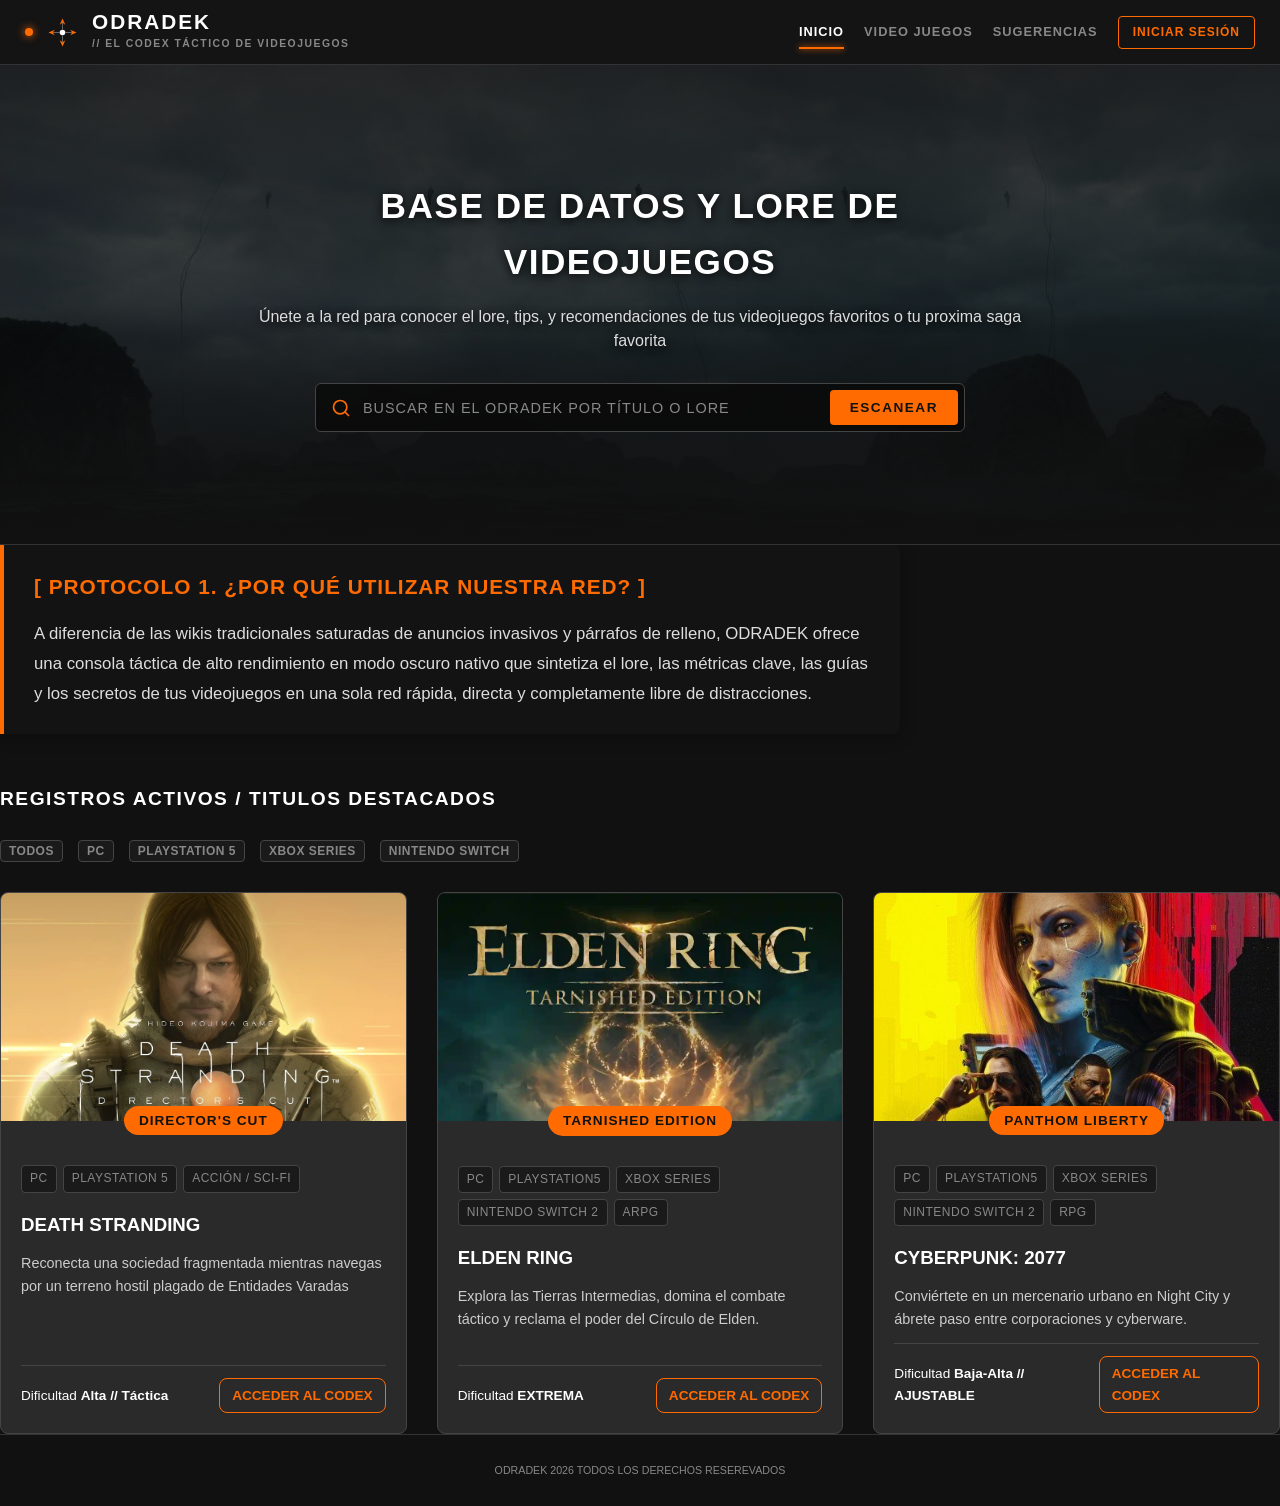
==== index.html @ 5f6c6e16 "feat: panel de filtros por plataforma implementado y funcional" ====
<!DOCTYPE html>

<html lang="es">

<head>

<title> ODRADEK - Inicio </title>
<link rel="stylesheet" href="css/style.css">
<meta charset="UTF-8" />
<meta name="description" content="Escanea e investiga el terreno de tu videojuego favorito, Para y hecho por Gamers" />
</head>
<body>
<div class="screen-scanner"></div>
<header>
  <div class="brand-container">
    <span class="hud-indicator"></span>

    <svg xmlns="http://www.w3.org/2000/svg" viewBox="0 0 100 100" width="32" height="32" class="brand-logo" alt="Odradek">
      <circle cx="50" cy="50" r="8" fill="#ffffff" />
      <g fill="#ff6b00">
        <polygon points="50,10 42,28 50,22 58,28" />
        <polygon points="90,50 72,42 78,50 72,58" />
        <polygon points="50,90 58,72 50,78 42,72" />
        <polygon points="10,50 28,58 22,50 28,42" />
      </g>
      <g stroke="#888888" stroke-width="2.5" opacity="0.8">
        <line x1="50" y1="22" x2="50" y2="42" />
        <line x1="78" y1="50" x2="58" y2="50" />
        <line x1="50" y1="78" x2="50" y2="58" />
        <line x1="22" y1="50" x2="42" y2="50" />
      </g>
    </svg>

    <div class="brand-text">
      <h1 class="brand-title">ODRADEK</h1>
      <h2 class="brand-subtitle">// EL CODEX TÁCTICO DE VIDEOJUEGOS</h2>
    </div>
  </div>

  <nav class="nav-menu">
    <a href="#" class="nav-link active">INICIO</a>
    <a href="#" class="nav-link">VIDEO JUEGOS</a>
    <a href="#" class="nav-link">SUGERENCIAS</a>
    <a href="#" class="btn-login">INICIAR SESIÓN</a>
  </nav>
</header>
<section class="hero-banner">
  <img src="IMG/background.webp" width="500" alt="death-stranding-Background" class="hero-bg"/>
<div class="hero-overlay"> </div>
<main>

<div class="hero-content"> 

  <h1 class="hero-title"> BASE DE DATOS Y LORE DE VIDEOJUEGOS</h1>
  <p class="hero-desc">Únete a la red para conocer el lore, tips, y recomendaciones de tus videojuegos favoritos o tu proxima saga favorita </p>

<div class="search-console">
<form role="search"> </form>
<svg class="search-icon" xmlns="http://www.w3.org/2000/svg" width="20" height="20" viewBox="0 0 24 24" fill="none" stroke="currentColor" stroke-width="2" stroke-linecap="round" stroke-linejoin="round">
    <circle cx="11" cy="11" r="8"></circle>
    <line x1="21" y1="21" x2="16.65" y2="16.65"></line>
  </svg>
<input type="text" class="search-input" placeholder="BUSCAR EN EL ODRADEK POR TÍTULO O LORE">
<button class="btn-scan"> ESCANEAR </button>
</div>
</div>
</section>

<section class="protocol-section">
   <div>
        <h1> [ PROTOCOLO 1. ¿POR QUÉ UTILIZAR NUESTRA RED? ]</h1>
    
    <p>A diferencia de las wikis tradicionales saturadas de anuncios invasivos y párrafos de relleno, ODRADEK  ofrece una consola táctica de alto rendimiento en modo oscuro nativo que sintetiza el lore, las métricas clave, las guías y los secretos de tus videojuegos en una sola red rápida, directa y completamente libre de distracciones. </p>
</div>
</section>
 <section class="game-grid-container">
<h2 class="Section-Title"> REGISTROS ACTIVOS / TITULOS DESTACADOS </h2> 


<div class="platform-filters">

  <button class="tag filter-tag active" data-platform="all">TODOS </button>
  <button class="tag tag-pc filter-tag" data-platform="pc">PC</button>
  <button class="tag tag-ps filter-tag" data-platform="playstation">PLAYSTATION 5</button>
  <button class="tag tag-xbox filter-tag" data-platform="xbox">XBOX SERIES</button>
  <button class="tag tag-nintendo filter-tag" data-platform="nintendo"> NINTENDO SWITCH</button>
</div>
  <div class="game-grid">
  <!-- TARJETA 1: DEATH STRANDING -->
<article class="game-card">
 <!-- TARJETA 1: IMAGEN DE DEATH STRANDING -->
  <div class="card-image">
    <img src="IMG/death-stranding-directors-cut_fbaa.jpg" alt="" width="300">
    <span class="game-badge"> DIRECTOR'S CUT </span>
  </div>
<!-- TARJETA 1: TAGS DE DEATH STRANDING -->
<div class="card-content">
  <div class="card-tags">
<span class="tag tag-pc"> PC </span>
<span class="tag tag-ps"> PLAYSTATION 5</span>
<span class="tag"> Acción / Sci-Fi</span>
  </div>
  
  <!-- TARJETA 1: CONTENIDO DE DEATH STRANDING -->
<h3> DEATH STRANDING </h3>
<p class="card-excerpt"> Reconecta una sociedad fragmentada mientras navegas por un terreno hostil plagado de Entidades Varadas </p>

<div class="card-footer"> 
<span class="card-metric"> Dificultad <strong> Alta // Táctica </strong></span>
<a href="#" class="btn-card"> ACCEDER AL CODEX</a>
</div>


</div>

</article>


  <!-- TARJETA 2: ELDEN RING -->
<article class="game-card">
 <!-- TARJETA 1: IMAGEN DE ELDEN RING -->
  <div class="card-image">
    <img src="IMG/ELDENRING.png" alt="" width="300">
    <span class="game-badge"> TARNISHED EDITION </span>
  </div>
<!-- TARJETA 2: TAGS DE ELDEN RING -->
<div class="card-content">
  <div class="card-tags">
<span class="tag tag-pc"> PC </span>
<span class="tag tag-ps"> PLAYSTATION5</span>
<span class="tag tag-xbox"> XBOX SERIES</span>
<span class="tag tag-nintendo"> NINTENDO SWITCH 2</span>
<span class="tag"> ARPG </span>
  </div>
  <!-- TARJETA 2: CONTENIDO DE ELDEN RING -->
<h3> ELDEN RING </h3>
<p class="card-excerpt"> Explora las Tierras Intermedias, domina el combate táctico y reclama el poder del Círculo de Elden. </p>

<div class="card-footer"> 
<span class="card-metric"> Dificultad <strong> EXTREMA </strong></span>
<a href="#" class="btn-card"> ACCEDER AL CODEX</a>
</div>
</div>
</article>



  <!-- TARJETA 3: CYBERPUNK: 2077 -->
<article class="game-card">
 <!-- TARJETA 1: IMAGEN DE CYBERPUNK: 2077 -->
  <div class="card-image">
    <img src="IMG/CYBERPUNK.png" alt="" width="300">
    <span class="game-badge"> PANTHOM LIBERTY </span>
  </div>
<!-- TARJETA 3: TAGS DE CYBERPUNK: 2077 -->
<div class="card-content">
  <div class="card-tags">
<span class="tag tag-pc"> PC </span>
<span class="tag tag-ps"> PLAYSTATION5</span>
<span class="tag tag-xbox"> XBOX SERIES</span>
<span class="tag tag-nintendo"> NINTENDO SWITCH 2</span>
<span class="tag"> RPG</span>
  </div>
  <!-- TARJETA 3: CONTENIDO DE CYBERPUNK: 2077 -->
<h3> CYBERPUNK: 2077 </h3>
<p class="card-excerpt"> Conviértete en un mercenario urbano en Night City y ábrete paso entre corporaciones y cyberware. </p>

<div class="card-footer"> 
<span class="card-metric"> Dificultad <strong> Baja-Alta // AJUSTABLE </strong></span>
<a href="#" class="btn-card"> ACCEDER AL CODEX</a>
</div>
</div>
</article>


</div>
 </section>




</main>


<footer>

<small> ODRADEK 2026 TODOS LOS DERECHOS RESEREVADOS </small>

</footer>

<script>
  // 1. Declaramos todas las variables correctamente (Nota el querySelectorAll para las tarjetas)
  const searchInput = document.querySelector('.search-input');
  const btnScan = document.querySelector('.btn-scan');
  const gameCards = document.querySelectorAll('.game-card'); 
  const screenScanner = document.querySelector('.screen-scanner'); // Agregamos el escáner

  // 2. Función principal de filtrado (con G mayúscula)
  function filterGames() {
    const query = searchInput.value.toLowerCase().trim();
    
    // Iteramos sobre cada tarjeta individualmente
    gameCards.forEach(card => {
      // Usamos "card.querySelector" para buscar SOLO dentro de esa tarjeta específica
      const title = card.querySelector('h3').textContent.toLowerCase();
      const excerpt = card.querySelector('.card-excerpt').textContent.toLowerCase();

      // Si hay coincidencia, mostramos; si no, ocultamos
      if (title.includes(query) || excerpt.includes(query)) {
        card.style.display = 'flex';
      } else {
        card.style.display = 'none';
      }
    });
  }

  // 3. Función del destello azul (usando la variable correcta)
  function triggerScannerEffect() {
    screenScanner.classList.add('scanning');
    
    setTimeout(() => {
        screenScanner.classList.remove('scanning');
    }, 200);
  }

  // 4. Eventos de activación
  // Al escribir en la barra:
  searchInput.addEventListener('input', filterGames);

  // Al presionar el botón ESCANEAR:
  btnScan.addEventListener('click', (e) => {
    e.preventDefault();
    triggerScannerEffect(); // Dispara la luz
    filterGames();          // Filtra los resultados
  });

const filterTags = document.querySelectorAll('.filter-tag');

  filterTags.forEach(btn => {
      btn.addEventListener('click', () => {
          // 1. Le quitamos el brillo naranja a todos los botones y se lo ponemos solo al que clickeamos
          filterTags.forEach(t => t.classList.remove('active'));
          btn.classList.add('active');

          // 2. Leemos la consola que eligió el usuario (pc, xbox, etc.)
          const selectedPlatform = btn.getAttribute('data-platform');

          // 3. Revisamos tarjeta por tarjeta
          gameCards.forEach(card => {
              // Leemos todos los tags que tiene la tarjeta adentro
              const cardTagsText = card.querySelector('.card-tags').textContent.toLowerCase();
              
              // Si eligió "TODOS" o si la tarjeta incluye el nombre de la consola, la mostramos
              if (selectedPlatform === 'all' || cardTagsText.includes(selectedPlatform)) {
                  card.style.display = 'flex';
              } else {
                  card.style.display = 'none'; // Si no, la ocultamos
              }
          });
      });
      });
</script>
</body>

</html>

<!-- NOTA INTERNA: AQUI TERMINA EL DIA UNO, CON EL TUTORIAL AL MINUTO 47:11 PENDIENTE DE CONTINUACION
 ANIMOS CHOOM, YO CONFIO EN TI -->
---- css/style.css ----
:root {
    --neon-orange: #ff6b00;
    --tactical-grey: #2a2a2a;
    --text-muted: #888888;
}

* {
    margin: 0;
    padding: 0;
    box-sizing: border-box;
    font-family: 'Segoe UI', Tahoma, Geneva, Verdana, sans-serif;
}

body {
    background-color: #111111;
    color: #ffffff;
    line-height: 1.6;
}

/* 2. HEADER HUD*/
header {
    background-color: #141414;
    border-bottom: 1px solid #333333;
    padding: 12px 25px;
    display: flex;
    justify-content: space-between;
    align-items: center;
    position: sticky;
    top: 0;
    z-index: 100;
    backdrop-filter: blur(8px);
}

.brand-container {
    display: flex;
    align-items: center;
    gap: 12px;
}

.hud-indicator {
    width: 8px;
    height: 8px;
    background-color: var(--neon-orange);
    border-radius: 50%;
    box-shadow: 0 0 8px var(--neon-orange);
    animation: odradek-pulse 1.4s infinite ease-in-out;
}

.brand-logo {
    width: 35px;
    height: 35px;
}

.brand-text {
    display: flex;
    flex-direction: column;
}

.brand-title {
    font-size: 1.3rem;
    font-weight: 900;
    letter-spacing: 2px;
    color: #ffffff;
    margin: 0;
    line-height: 1;
}

.brand-subtitle {
    font-size: 0.65rem;
    color: var(--text-muted);
    letter-spacing: 1.5px;
    margin-top: 3px;
}

.nav-menu {
    display: flex;
    gap: 20px;
    align-items: center;
    margin-left: auto;
}

.nav-link,
.nav-link:visited {
    color: #888888;
    text-decoration: none;
    font-size: 0.8rem;
    font-weight: 700;
    letter-spacing: 1px;
    padding: 5px 0;
    transition: all 0.2s ease;
    position: relative;
}

.nav-link:hover,
.nav-link.active {
    color: #ffffff;
}

.nav-link.active::after,
.nav-link:hover::after {
    content: "";
    position: absolute;
    bottom: -2px;
    left: 0;
    width: 100%;
    height: 2px;
    background-color: var(--neon-orange);
    box-shadow: 0 0 6px var(--neon-orange);
}

.btn-login,
.btn-login:visited {
    color: var(--neon-orange);
    border: 1px solid var(--neon-orange);
    padding: 6px 14px;
    border-radius: 4px;
    text-decoration: none;
    font-size: 0.75rem;
    font-weight: 700;
    letter-spacing: 1px;
    transition: all 0.2s ease;
}

.btn-login:hover {
    background-color: var(--neon-orange);
    color: #111111;
    box-shadow: 0 0 10px rgba(255, 107, 0, 0.5);
}

/* 3. HERO BANNER CINEMATOGRÁFICO Y ESCÁNER*/
.hero-banner {
    position: relative;
    min-height: 480px;
    display: flex;
    align-items: center;
    justify-content: center;
    padding: 60px 20px;
    overflow: hidden;
    border-bottom: 1px solid #333333;
}

.hero-bg {
    position: absolute;
    top: 0;
    left: 0;
    width: 100%;
    height: 100%;
    object-fit: cover;
    object-position: center 30%;
    z-index: 1;
    filter: brightness(0.6) contrast(1.1);
}

.hero-overlay {
    position: absolute;
    top: 0;
    left: 0;
    width: 100%;
    height: 100%;
    background: linear-gradient(
        180deg,
        rgba(20, 20, 20, 0.8) 0%,
        rgba(17, 17, 17, 0.5) 50%,
        #111111 100%
    );
    z-index: 2;
}

.hero-content {
    position: relative;
    z-index: 3;
    max-width: 800px;
    width: 100%;
    text-align: center;
}

.hero-title {
    font-size: 2.2rem;
    font-weight: 900;
    color: #ffffff;
    letter-spacing: 1.5px;
    margin-bottom: 15px;
    text-transform: uppercase;
    text-shadow: 0 2px 10px rgba(0, 0, 0, 0.9);
}

.hero-desc {
    color: #dddddd;
    font-size: 1rem;
    margin-bottom: 30px;
    line-height: 1.5;
    text-shadow: 0 2px 8px rgba(0, 0, 0, 0.9);
}

/* Consola de Búsqueda */
.search-console {
    display: flex;
    flex-direction: row;
    align-items: center;
    background-color: rgba(10, 10, 10, 0.85);
    backdrop-filter: blur(8px);
    border: 1px solid #444444;
    border-radius: 6px;
    padding: 6px 6px 6px 15px;
    max-width: 650px;
    width: 100%;
    margin: 0 auto;
    transition: all 0.3s ease;
}

.search-console:focus-within {
    border-color: var(--neon-orange);
    box-shadow: 0 0 15px rgba(255, 107, 0, 0.3);
}

.search-icon {
    width: 20px;
    height: 20px;
    color: var(--neon-orange);
    margin-right: 12px;
    flex-shrink: 0;
}

.search-input {
    flex: 1;
    background: transparent;
    border: none;
    color: #ffffff;
    font-size: 0.9rem;
    outline: none;
    letter-spacing: 1px;
}

.search-input::placeholder {
    color: #888888;
}

.btn-scan {
    margin-left: auto;
    background-color: var(--neon-orange);
    color: #111111;
    border: none;
    padding: 10px 20px;
    font-weight: bold;
    font-size: 0.85rem;
    letter-spacing: 1.5px;
    border-radius: 4px;
    cursor: pointer;
    transition: all 0.2s ease;
    white-space: nowrap;
    flex-shrink: 0;
}

.btn-scan:hover {
    background-color: #ff8533;
    box-shadow: 0 0 15px rgba(255, 107, 0, 0.6);
}

.screen-scanner{
    position: fixed;
    top: 0;
    left: 0;
    width: 100vw;
    height: 100vh;
    background: radial-gradient(circle at center, rgba(0, 192, 255, 0.4) 0%, rgba(0, 112, 209, 0.15) 60%, transparent 100%);
    pointer-events: none;
    z-index: 999;
    opacity: 0;
    transition: opacity 0.1s ease-out;

}

.screen-scanner.scanning{


    opacity: 1;
}

/*4. CONTENIDO Y GRID DE JUEGOS */
main {
    padding: 40px 20px;
    max-width: 1200px;
    margin: 0 auto;
}

.protocol-section {
    margin-bottom: 40px;
}

.protocol-section h1 {
    font-size: 1.5rem;
    margin-bottom: 15px;
    color: #ffffff;
}

.protocol-section p {
    color: #cccccc;
}

.protocol-section{
    margin-bottom: 50px;
    background-color: rgba(20, 20, 20, 0.8);
    border-left: 4px solid var(--neon-orange);
    padding: 25px 30px;
    border-radius: 0 8px 8px 0;
    max-width: 900px;
    box-shadow: 0 4px 15px rgba(0, 0, 0, 0.3);
}

.protocol-section h1{
    font-size: 1.3rem;
    margin-bottom: 15px;
    color: var(--neon-orange);
    letter-spacing: 1px;
}

.protocol-section p{

    color: #dddddd;
    font-size: 1.05rem;
    line-height: 1.8;

}


.Section-Title {
    font-size: 1.2rem;
    letter-spacing: 1.5px;
    margin-bottom: 25px;
    color: #ffffff;
}

.platform-filters {
    display: flex;
    gap: 15px;
    margin-bottom: 30px;
    flex-wrap: wrap;
}

.filter-tag {
    cursor: pointer;
    font-weight: bold;
    font-size: 0.85rem;
    padding: 8px 16px;
    transition: all 0.3s ease;

}

.filter-tag.nav-link.active{

    background-color: var(--neon-orange);
    color: #111111;
    border-color: var(--neon-orange);
    box-shadow: 0 0 15px rgba(255, 107, 0, 0.5);
}

.game-grid {
    display: grid;
    grid-template-columns: repeat(auto-fill, minmax(300px, 1fr));
    gap: 30px;
}

.game-card {
    background-color: var(--tactical-grey);
    border: 1px solid #444444;
    border-radius: 8px;
    overflow: hidden;
    display: flex;
    flex-direction: column;
}

.game-card{
    transition: transform 0.3s ease, border-color 0.3s ease, box-shadow 0.3s ease;
}

.game-card:hover{

    transform: translateY(-6px);
    border-color: var(--neon-orange);
    box-shadow: 0px 8px 20px rgba(255, 107, 0, 0.25);

}

.tag{

transition: all 0.2 ease;
cursor: default;
}

.tag:hover {

border-color: var(--neon-orange);
box-shadow: 0 0 8px rgba(255, 107, 0, 0.5);
background-color: rgba(255, 107, 0, 0.1);

}

.tag-ps:hover {
    border-color: #0070d1;
    box-shadow: 0 0 10px rgba(0, 112, 209, 0.6);
    background-color: rgba(0, 112, 209, 0.15);
}

/* Xbox - Verde Neón */
.tag-xbox:hover {
    border-color: #10e62c;
    box-shadow: 0 0 10px rgba(16, 230, 44, 0.6);
    background-color: rgba(16, 230, 44, 0.15);
}

/* Nintendo - Rojo Neón */
.tag-nintendo:hover {
    border-color: #ff0033;
    box-shadow: 0 0 10px rgba(255, 0, 51, 0.6);
    background-color: rgba(255, 0, 51, 0.15);
}

/* PC (Steam Blue) - Cámbialo a #ffcc00 si prefieres amarillo */
.tag-pc:hover {
    border-color: #66c0f4;
    box-shadow: 0 0 10px rgba(102, 192, 244, 0.6);
    background-color: rgba(102, 192, 244, 0.15);
}

.card-image {
    position: relative;
}

.game-card img {
    width: 100%;
    aspect-ratio: 16 / 9;
    object-fit: cover;
    object-position: top;
    display: block;
}

.card-content {
    padding: 20px;
    display: flex;
    flex-direction: column;
    gap: 12px;
    flex-grow: 1;
}

.game-badge {
    display: block;
    width: fit-content;
    margin: -15px auto 10px auto;
    background-color: var(--neon-orange);
    color: #111111;
    padding: 4px 15px;
    font-weight: bold;
    font-size: 0.85rem;
    letter-spacing: 1px;
    border-radius: 20px;
    position: relative;
    z-index: 2;
}

.card-tags {
    display: flex;
    flex-wrap: wrap;
    gap: 6px;
    margin-bottom: 5px;
}

.tag {
    background-color: #1a1a1a;
    color: var(--text-muted);
    border: 1px solid #444444;
    font-size: 0.75rem;
    padding: 3px 8px;
    border-radius: 4px;
    text-transform: uppercase;
    letter-spacing: 0.5px;
}

.card-excerpt {
    color: #cccccc;
    font-size: 0.9rem;
}

.card-footer {
    display: flex;
    justify-content: space-between;
    align-items: center;
    margin-top: auto;
    padding-top: 12px;
    border-top: 1px solid #444444;
}

.card-metric {
    font-size: 0.85rem;
}

.btn-card {
    background-color: transparent;
    color: var(--neon-orange);
    border: 1px solid var(--neon-orange);
    padding: 6px 12px;
    border-radius: 8px;
    text-decoration: none;
    font-size: 0.85rem;
    font-weight: bold;
    transition: all 0.2s ease;
}

.btn-card:hover {
    background-color: var(--neon-orange);
    color: #111111;
    box-shadow: 0 0 10px rgba(255, 107, 0, 0.6);
}

footer {
    text-align: center;
    padding: 25px;
    border-top: 1px solid #333333;
    color: var(--text-muted);
    font-size: 0.8rem;
}

/* 5. ANIMACIONES */
@keyframes odradek-pulse {
    0%, 100% {
        opacity: 1;
        box-shadow: 0 0 10px var(--neon-orange);
        transform: scale(1);
    }
    50% {
        opacity: 0.2;
        box-shadow: 0 0 2px var(--neon-orange);
        transform: scale(0.8);
    }
}

/* 6. ADAPTIBILIDAD A DISPOSTIVOS MOVILES//TABLETAS */

@media (max-width: 768px) {
    header {


        flex-direction: column;
        padding: 15px;
        gap: 15px;

    }
    .nav-menu {


    margin-left: 0;
    width: 100%;
    justify-content: center;
    flex-wrap: wrap;
    gap: 15px;}

    .hero-title{

        font-size: 1.5rem;

    }
    .hero-desc{

        font-size: 0.9rem; }
.hero-banner{
    min-height: 380px;
    padding: 40px 15px;
}

.search-console{
    flex-direction: column;
    padding: 10px;
    gap: 10px;
}

.search-icon{

    display: none;

}

.search-input{

    width: 100%;
    padding: 8px 0;
    text-align: center;
}

.btn-scan{
    margin-left: 0;
    width: 100%;
}
}
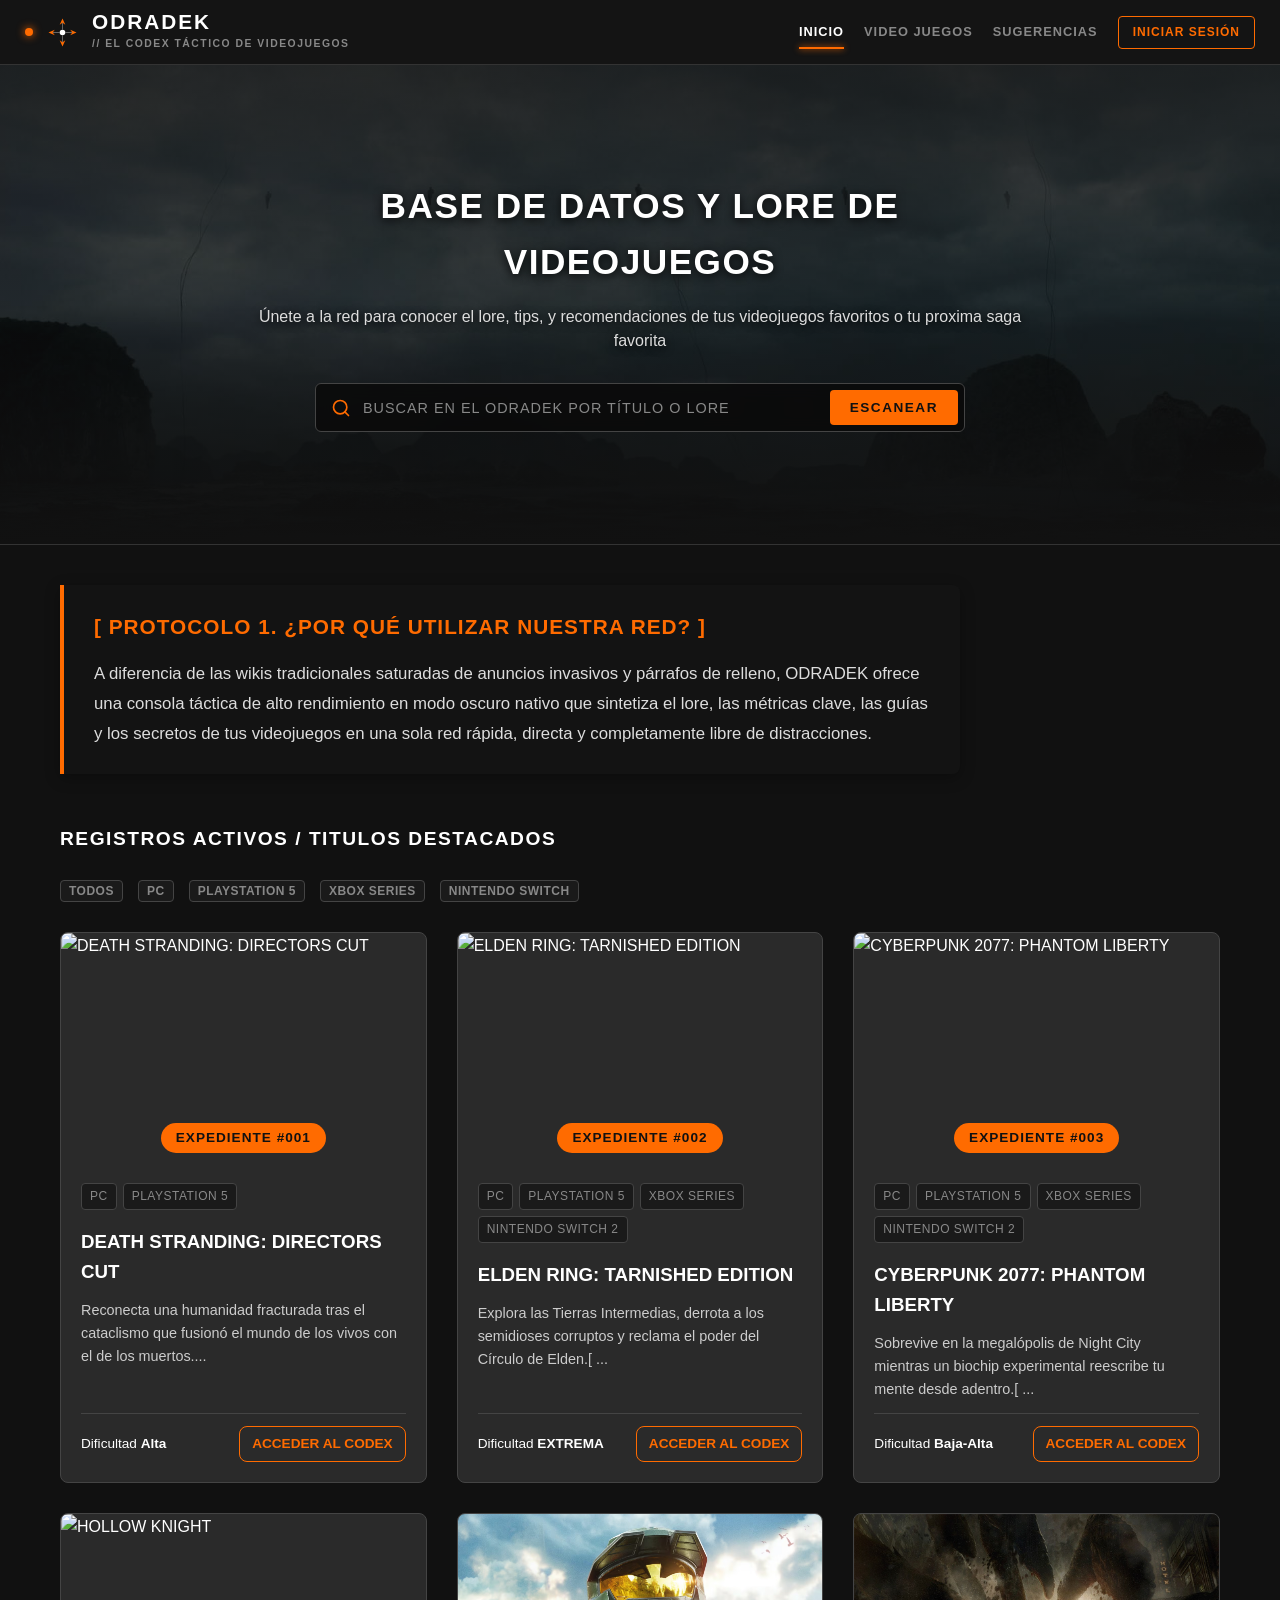
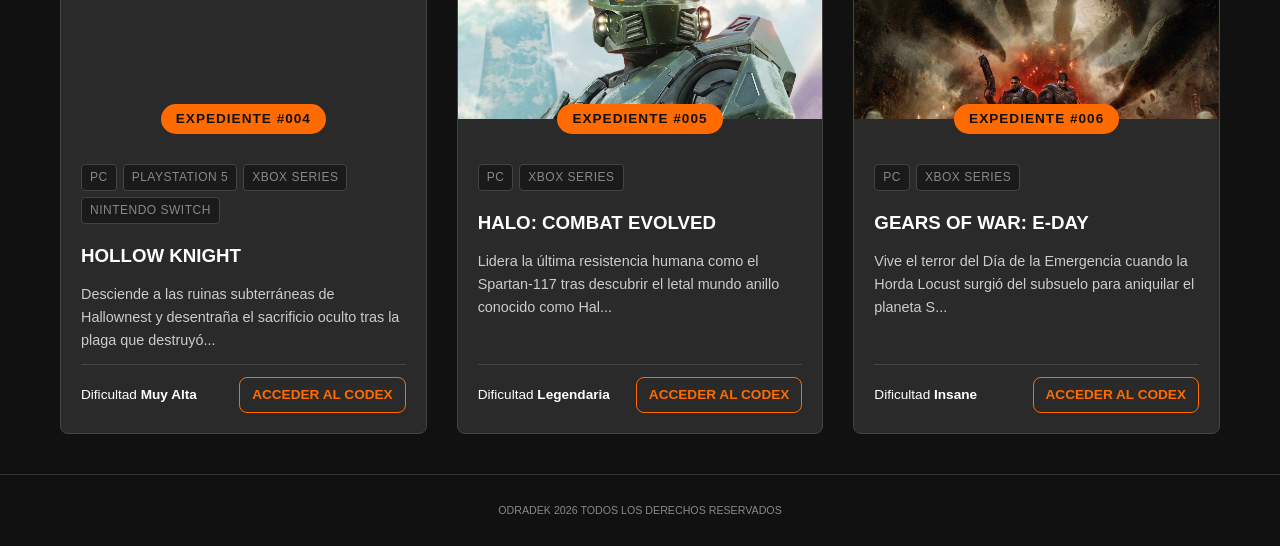
==== commit 675d14ef: "feat: Terminal ODRADEK v1.0 - Grid dinámico, telemetría y codex interactivo" ====
--- a/index.html
+++ b/index.html
@@ -1,267 +1,209 @@
 <!DOCTYPE html>
-
 <html lang="es">
-
 <head>
-
-<title> ODRADEK - Inicio </title>
-<link rel="stylesheet" href="css/style.css">
-<meta charset="UTF-8" />
-<meta name="description" content="Escanea e investiga el terreno de tu videojuego favorito, Para y hecho por Gamers" />
+    <title> ODRADEK - Inicio </title>
+    <link rel="stylesheet" href="css/style.css">
+    <meta charset="UTF-8" />
+    <meta name="description" content="Escanea e investiga el terreno de tu videojuego favorito, Para y hecho por Gamers" />
 </head>
 <body>
-<div class="screen-scanner"></div>
+    <div class="screen-scanner"></div>
+
 <header>
-  <div class="brand-container">
-    <span class="hud-indicator"></span>
-
-    <svg xmlns="http://www.w3.org/2000/svg" viewBox="0 0 100 100" width="32" height="32" class="brand-logo" alt="Odradek">
-      <circle cx="50" cy="50" r="8" fill="#ffffff" />
-      <g fill="#ff6b00">
-        <polygon points="50,10 42,28 50,22 58,28" />
-        <polygon points="90,50 72,42 78,50 72,58" />
-        <polygon points="50,90 58,72 50,78 42,72" />
-        <polygon points="10,50 28,58 22,50 28,42" />
-      </g>
-      <g stroke="#888888" stroke-width="2.5" opacity="0.8">
-        <line x1="50" y1="22" x2="50" y2="42" />
-        <line x1="78" y1="50" x2="58" y2="50" />
-        <line x1="50" y1="78" x2="50" y2="58" />
-        <line x1="22" y1="50" x2="42" y2="50" />
-      </g>
-    </svg>
-
-    <div class="brand-text">
-      <h1 class="brand-title">ODRADEK</h1>
-      <h2 class="brand-subtitle">// EL CODEX TÁCTICO DE VIDEOJUEGOS</h2>
-    </div>
-  </div>
-
-  <nav class="nav-menu">
-    <a href="#" class="nav-link active">INICIO</a>
-    <a href="#" class="nav-link">VIDEO JUEGOS</a>
-    <a href="#" class="nav-link">SUGERENCIAS</a>
-    <a href="#" class="btn-login">INICIAR SESIÓN</a>
-  </nav>
-</header>
-<section class="hero-banner">
-  <img src="IMG/background.webp" width="500" alt="death-stranding-Background" class="hero-bg"/>
-<div class="hero-overlay"> </div>
-<main>
-
-<div class="hero-content"> 
-
-  <h1 class="hero-title"> BASE DE DATOS Y LORE DE VIDEOJUEGOS</h1>
-  <p class="hero-desc">Únete a la red para conocer el lore, tips, y recomendaciones de tus videojuegos favoritos o tu proxima saga favorita </p>
-
-<div class="search-console">
-<form role="search"> </form>
-<svg class="search-icon" xmlns="http://www.w3.org/2000/svg" width="20" height="20" viewBox="0 0 24 24" fill="none" stroke="currentColor" stroke-width="2" stroke-linecap="round" stroke-linejoin="round">
-    <circle cx="11" cy="11" r="8"></circle>
-    <line x1="21" y1="21" x2="16.65" y2="16.65"></line>
-  </svg>
-<input type="text" class="search-input" placeholder="BUSCAR EN EL ODRADEK POR TÍTULO O LORE">
-<button class="btn-scan"> ESCANEAR </button>
-</div>
-</div>
-</section>
-
-<section class="protocol-section">
-   <div>
-        <h1> [ PROTOCOLO 1. ¿POR QUÉ UTILIZAR NUESTRA RED? ]</h1>
-    
-    <p>A diferencia de las wikis tradicionales saturadas de anuncios invasivos y párrafos de relleno, ODRADEK  ofrece una consola táctica de alto rendimiento en modo oscuro nativo que sintetiza el lore, las métricas clave, las guías y los secretos de tus videojuegos en una sola red rápida, directa y completamente libre de distracciones. </p>
-</div>
-</section>
- <section class="game-grid-container">
-<h2 class="Section-Title"> REGISTROS ACTIVOS / TITULOS DESTACADOS </h2> 
-
-
-<div class="platform-filters">
-
-  <button class="tag filter-tag active" data-platform="all">TODOS </button>
-  <button class="tag tag-pc filter-tag" data-platform="pc">PC</button>
-  <button class="tag tag-ps filter-tag" data-platform="playstation">PLAYSTATION 5</button>
-  <button class="tag tag-xbox filter-tag" data-platform="xbox">XBOX SERIES</button>
-  <button class="tag tag-nintendo filter-tag" data-platform="nintendo"> NINTENDO SWITCH</button>
-</div>
-  <div class="game-grid">
-  <!-- TARJETA 1: DEATH STRANDING -->
-<article class="game-card">
- <!-- TARJETA 1: IMAGEN DE DEATH STRANDING -->
-  <div class="card-image">
-    <img src="IMG/death-stranding-directors-cut_fbaa.jpg" alt="" width="300">
-    <span class="game-badge"> DIRECTOR'S CUT </span>
-  </div>
-<!-- TARJETA 1: TAGS DE DEATH STRANDING -->
-<div class="card-content">
-  <div class="card-tags">
-<span class="tag tag-pc"> PC </span>
-<span class="tag tag-ps"> PLAYSTATION 5</span>
-<span class="tag"> Acción / Sci-Fi</span>
-  </div>
-  
-  <!-- TARJETA 1: CONTENIDO DE DEATH STRANDING -->
-<h3> DEATH STRANDING </h3>
-<p class="card-excerpt"> Reconecta una sociedad fragmentada mientras navegas por un terreno hostil plagado de Entidades Varadas </p>
-
-<div class="card-footer"> 
-<span class="card-metric"> Dificultad <strong> Alta // Táctica </strong></span>
-<a href="#" class="btn-card"> ACCEDER AL CODEX</a>
-</div>
-
-
-</div>
-
-</article>
-
-
-  <!-- TARJETA 2: ELDEN RING -->
-<article class="game-card">
- <!-- TARJETA 1: IMAGEN DE ELDEN RING -->
-  <div class="card-image">
-    <img src="IMG/ELDENRING.png" alt="" width="300">
-    <span class="game-badge"> TARNISHED EDITION </span>
-  </div>
-<!-- TARJETA 2: TAGS DE ELDEN RING -->
-<div class="card-content">
-  <div class="card-tags">
-<span class="tag tag-pc"> PC </span>
-<span class="tag tag-ps"> PLAYSTATION5</span>
-<span class="tag tag-xbox"> XBOX SERIES</span>
-<span class="tag tag-nintendo"> NINTENDO SWITCH 2</span>
-<span class="tag"> ARPG </span>
-  </div>
-  <!-- TARJETA 2: CONTENIDO DE ELDEN RING -->
-<h3> ELDEN RING </h3>
-<p class="card-excerpt"> Explora las Tierras Intermedias, domina el combate táctico y reclama el poder del Círculo de Elden. </p>
-
-<div class="card-footer"> 
-<span class="card-metric"> Dificultad <strong> EXTREMA </strong></span>
-<a href="#" class="btn-card"> ACCEDER AL CODEX</a>
-</div>
-</div>
-</article>
-
-
-
-  <!-- TARJETA 3: CYBERPUNK: 2077 -->
-<article class="game-card">
- <!-- TARJETA 1: IMAGEN DE CYBERPUNK: 2077 -->
-  <div class="card-image">
-    <img src="IMG/CYBERPUNK.png" alt="" width="300">
-    <span class="game-badge"> PANTHOM LIBERTY </span>
-  </div>
-<!-- TARJETA 3: TAGS DE CYBERPUNK: 2077 -->
-<div class="card-content">
-  <div class="card-tags">
-<span class="tag tag-pc"> PC </span>
-<span class="tag tag-ps"> PLAYSTATION5</span>
-<span class="tag tag-xbox"> XBOX SERIES</span>
-<span class="tag tag-nintendo"> NINTENDO SWITCH 2</span>
-<span class="tag"> RPG</span>
-  </div>
-  <!-- TARJETA 3: CONTENIDO DE CYBERPUNK: 2077 -->
-<h3> CYBERPUNK: 2077 </h3>
-<p class="card-excerpt"> Conviértete en un mercenario urbano en Night City y ábrete paso entre corporaciones y cyberware. </p>
-
-<div class="card-footer"> 
-<span class="card-metric"> Dificultad <strong> Baja-Alta // AJUSTABLE </strong></span>
-<a href="#" class="btn-card"> ACCEDER AL CODEX</a>
-</div>
-</div>
-</article>
-
-
-</div>
- </section>
-
-
-
-
-</main>
-
-
-<footer>
-
-<small> ODRADEK 2026 TODOS LOS DERECHOS RESEREVADOS </small>
-
-</footer>
-
-<script>
-  // 1. Declaramos todas las variables correctamente (Nota el querySelectorAll para las tarjetas)
-  const searchInput = document.querySelector('.search-input');
-  const btnScan = document.querySelector('.btn-scan');
-  const gameCards = document.querySelectorAll('.game-card'); 
-  const screenScanner = document.querySelector('.screen-scanner'); // Agregamos el escáner
-
-  // 2. Función principal de filtrado (con G mayúscula)
-  function filterGames() {
-    const query = searchInput.value.toLowerCase().trim();
-    
-    // Iteramos sobre cada tarjeta individualmente
-    gameCards.forEach(card => {
-      // Usamos "card.querySelector" para buscar SOLO dentro de esa tarjeta específica
-      const title = card.querySelector('h3').textContent.toLowerCase();
-      const excerpt = card.querySelector('.card-excerpt').textContent.toLowerCase();
-
-      // Si hay coincidencia, mostramos; si no, ocultamos
-      if (title.includes(query) || excerpt.includes(query)) {
-        card.style.display = 'flex';
-      } else {
-        card.style.display = 'none';
-      }
-    });
-  }
-
-  // 3. Función del destello azul (usando la variable correcta)
-  function triggerScannerEffect() {
-    screenScanner.classList.add('scanning');
-    
-    setTimeout(() => {
-        screenScanner.classList.remove('scanning');
-    }, 200);
-  }
-
-  // 4. Eventos de activación
-  // Al escribir en la barra:
-  searchInput.addEventListener('input', filterGames);
-
-  // Al presionar el botón ESCANEAR:
-  btnScan.addEventListener('click', (e) => {
-    e.preventDefault();
-    triggerScannerEffect(); // Dispara la luz
-    filterGames();          // Filtra los resultados
-  });
-
-const filterTags = document.querySelectorAll('.filter-tag');
-
-  filterTags.forEach(btn => {
-      btn.addEventListener('click', () => {
-          // 1. Le quitamos el brillo naranja a todos los botones y se lo ponemos solo al que clickeamos
-          filterTags.forEach(t => t.classList.remove('active'));
-          btn.classList.add('active');
-
-          // 2. Leemos la consola que eligió el usuario (pc, xbox, etc.)
-          const selectedPlatform = btn.getAttribute('data-platform');
-
-          // 3. Revisamos tarjeta por tarjeta
-          gameCards.forEach(card => {
-              // Leemos todos los tags que tiene la tarjeta adentro
-              const cardTagsText = card.querySelector('.card-tags').textContent.toLowerCase();
-              
-              // Si eligió "TODOS" o si la tarjeta incluye el nombre de la consola, la mostramos
-              if (selectedPlatform === 'all' || cardTagsText.includes(selectedPlatform)) {
-                  card.style.display = 'flex';
-              } else {
-                  card.style.display = 'none'; // Si no, la ocultamos
-              }
-          });
-      });
-      });
-</script>
+        <a href="index.html" class="brand-container">
+            <span class="hud-indicator"></span>
+            <svg xmlns="http://www.w3.org/2000/svg" viewBox="0 0 100 100" width="32" height="32" class="brand-logo" alt="Odradek">
+                <circle cx="50" cy="50" r="8" fill="#ffffff" />
+                <g fill="#ff6b00">
+                    <polygon points="50,10 42,28 50,22 58,28" />
+                    <polygon points="90,50 72,42 78,50 72,58" />
+                    <polygon points="50,90 58,72 50,78 42,72" />
+                    <polygon points="10,50 28,58 22,50 28,42" />
+                </g>
+                <g stroke="#888888" stroke-width="2.5" opacity="0.8">
+                    <line x1="50" y1="22" x2="50" y2="42" />
+                    <line x1="78" y1="50" x2="58" y2="50" />
+                    <line x1="50" y1="78" x2="50" y2="58" />
+                    <line x1="22" y1="50" x2="42" y2="50" />
+                </g>
+            </svg>
+            <div class="brand-text">
+                <h1 class="brand-title">ODRADEK</h1>
+                <h2 class="brand-subtitle">// EL CODEX TÁCTICO DE VIDEOJUEGOS</h2>
+            </div>
+        </a>
+        <nav class="nav-menu">
+            <a href="index.html" class="nav-link active">INICIO</a>
+            <a href="#" class="nav-link">VIDEO JUEGOS</a>
+            <a href="#" class="nav-link">SUGERENCIAS</a>
+            <a href="#" class="btn-login">INICIAR SESIÓN</a>
+        </nav>
+    </header>
+
+    <section class="hero-banner">
+        <img src="IMG/background.webp" width="500" alt="death-stranding-Background" class="hero-bg"/>
+        <div class="hero-overlay"> </div>
+        <main>
+            <div class="hero-content"> 
+                <h1 class="hero-title"> BASE DE DATOS Y LORE DE VIDEOJUEGOS</h1>
+                <p class="hero-desc">Únete a la red para conocer el lore, tips, y recomendaciones de tus videojuegos favoritos o tu proxima saga favorita </p>
+
+                <div class="search-console">
+                    <form role="search" onsubmit="event.preventDefault();"> </form>
+                    <svg class="search-icon" xmlns="http://www.w3.org/2000/svg" width="20" height="20" viewBox="0 0 24 24" fill="none" stroke="currentColor" stroke-width="2" stroke-linecap="round" stroke-linejoin="round">
+                        <circle cx="11" cy="11" r="8"></circle>
+                        <line x1="21" y1="21" x2="16.65" y2="16.65"></line>
+                    </svg>
+                    <input type="text" class="search-input" placeholder="BUSCAR EN EL ODRADEK POR TÍTULO O LORE">
+                    <button class="btn-scan"> ESCANEAR </button>
+                </div>
+            </div>
+        </main>
+    </section>
+
+    <main>
+        <section class="protocol-section">
+            <div>
+                <h1> [ PROTOCOLO 1. ¿POR QUÉ UTILIZAR NUESTRA RED? ]</h1>
+                <p>A diferencia de las wikis tradicionales saturadas de anuncios invasivos y párrafos de relleno, ODRADEK ofrece una consola táctica de alto rendimiento en modo oscuro nativo que sintetiza el lore, las métricas clave, las guías y los secretos de tus videojuegos en una sola red rápida, directa y completamente libre de distracciones.</p>
+            </div>
+        </section>
+        
+        <section class="game-grid-container">
+            <h2 class="Section-Title"> REGISTROS ACTIVOS / TITULOS DESTACADOS </h2> 
+
+            <div class="platform-filters">
+                <button class="tag filter-tag active" data-platform="all">TODOS </button>
+                <button class="tag tag-pc filter-tag" data-platform="pc">PC</button>
+                <button class="tag tag-ps filter-tag" data-platform="playstation">PLAYSTATION 5</button>
+                <button class="tag tag-xbox filter-tag" data-platform="xbox">XBOX SERIES</button>
+                <button class="tag tag-nintendo filter-tag" data-platform="nintendo"> NINTENDO SWITCH</button>
+            </div>
+
+            <!-- CONTENEDOR VACÍO: JAVASCRIPT INYECTARÁ LAS TARJETAS AQUÍ -->
+            <div class="game-grid">
+            </div>
+        </section>
+    </main>
+
+    <footer>
+        <small> ODRADEK 2026 TODOS LOS DERECHOS RESERVADOS </small>
+    </footer>
+
+    <!-- CEREBRO JAVASCRIPT -->
+    <script src="database.js"></script>
+    <script>
+        const gridContainer = document.querySelector('.game-grid');
+        const searchInput = document.querySelector('.search-input');
+        const btnScan = document.querySelector('.btn-scan');
+        const screenScanner = document.querySelector('.screen-scanner');
+
+// --- 1. MOTOR DE INYECCIÓN DE TARJETAS ---
+        let cardsHTML = '';
+
+        for (const key in codexDatabase) {
+            const game = codexDatabase[key]; 
+            
+            // Separamos las consolas por la barra "|" y le asignamos su clase de color a cada una
+            const tagsHTML = game.platforms.split('|').map(plat => {
+                const p = plat.trim();
+                const pLower = p.toLowerCase();
+                let tagClass = 'tag';
+                let label = p;
+
+                if (pLower.includes('pc')) {
+                    tagClass += ' tag-pc';
+                } else if (pLower.includes('playstation') || pLower.includes('ps')) {
+                    tagClass += ' tag-ps';
+                } else if (pLower.includes('xbox')) {
+                    tagClass += ' tag-xbox';
+                } else if (pLower.includes('switch') || pLower.includes('nintendo')) {
+                    tagClass += ' tag-nintendo';
+                    // Aseguramos que diga NINTENDO para que el botón de filtro superior lo detecte
+                    if (!pLower.includes('nintendo')) label = 'NINTENDO ' + p;
+                }
+
+                return `<span class="${tagClass}">${label}</span>`;
+            }).join('');
+
+            // Armamos la tarjeta respetando tu diseño original y tu imagen de carta (cardImage)
+            cardsHTML += `
+            <article class="game-card" style="display: flex;">
+              <div class="card-image">
+                <img src="${game.cardImage}" alt="${game.title}" width="300">
+                <span class="game-badge">${game.badge.split('//')[0].trim()}</span>
+              </div>
+              <div class="card-content">
+                <div class="card-tags">
+                  ${tagsHTML}
+                </div>
+                <h3>${game.title}</h3>
+                <p class="card-excerpt">${game.lore.replace(/<[^>]*>?/gm, '').substring(0, 110)}...</p>
+                <div class="card-footer"> 
+                  <span class="card-metric">Dificultad <strong>${game.difficulty.split('//')[0]}</strong></span>
+                  <a href="codex.html?id=${key}" class="btn-card">ACCEDER AL CODEX</a>
+                </div>
+              </div>
+            </article>
+            `;
+        }
+        
+        // Disparamos las tarjetas al HTML
+        gridContainer.innerHTML = cardsHTML;
+
+        // --- 2. LÓGICA DE BUSCADOR Y FILTROS ---
+        const gameCards = document.querySelectorAll('.game-card'); 
+
+        function filterGames() {
+            const query = searchInput.value.toLowerCase().trim();
+            gameCards.forEach(card => {
+                const title = card.querySelector('h3').textContent.toLowerCase();
+                const excerpt = card.querySelector('.card-excerpt').textContent.toLowerCase();
+
+                if (title.includes(query) || excerpt.includes(query)) {
+                    card.style.display = 'flex';
+                } else {
+                    card.style.display = 'none';
+                }
+            });
+        }
+
+        function triggerScannerEffect() {
+            screenScanner.classList.add('scanning');
+            setTimeout(() => {
+                screenScanner.classList.remove('scanning');
+            }, 200);
+        }
+
+        searchInput.addEventListener('input', filterGames);
+        btnScan.addEventListener('click', (e) => {
+            e.preventDefault();
+            triggerScannerEffect();
+            filterGames();
+        });
+
+        // --- 3. LÓGICA DE BOTONES DE PLATAFORMA ---
+        const filterTags = document.querySelectorAll('.filter-tag');
+
+        filterTags.forEach(btn => {
+            btn.addEventListener('click', () => {
+                filterTags.forEach(t => t.classList.remove('active'));
+                btn.classList.add('active');
+
+                const selectedPlatform = btn.getAttribute('data-platform');
+
+                gameCards.forEach(card => {
+                    const cardTagsText = card.querySelector('.card-tags').textContent.toLowerCase();
+                    if (selectedPlatform === 'all' || cardTagsText.includes(selectedPlatform)) {
+                        card.style.display = 'flex';
+                    } else {
+                        card.style.display = 'none';
+                    }
+                });
+            });
+        });
+    </script>
 </body>
-
 </html>
 
 <!-- NOTA INTERNA: AQUI TERMINA EL DIA UNO, CON EL TUTORIAL AL MINUTO 47:11 PENDIENTE DE CONTINUACION
--- a/css/style.css
+++ b/css/style.css
@@ -35,6 +35,8 @@
     display: flex;
     align-items: center;
     gap: 12px;
+    text-decoration: none; /* Quita el subrayado de enlace */
+    cursor: pointer;       /* Pone la manita al pasar el mouse */
 }
 
 .hud-indicator {
@@ -591,3 +593,105 @@
 }
 }
 
+.telemetry-grid {
+    display: grid;
+    grid-template-columns: repeat(auto-fit, minmax(220px, 1fr));
+    gap: 15px;
+    margin-top: 25px;
+}
+
+.telemetry-card {
+    background-color: #181818;
+    border: 1px solid #333333;
+    border-top: 2px solid var(--neon-orange);
+    border-radius: 6px;
+    padding: 15px;
+    display: flex;
+    flex-direction: column;
+    gap: 6px;
+    transition: transform 0.2s ease, border-color 0.2s ease;
+}
+
+.telemetry-card:hover {
+    transform: translateY(-3px);
+    border-color: var(--neon-orange);
+}
+
+.telemetry-label {
+    font-size: 0.7rem;
+    color: var(--text-muted);
+    letter-spacing: 1.5px;
+    font-weight: bold;
+}
+
+.telemetry-value {
+    font-size: 0.95rem;
+    color: #ffffff;
+    letter-spacing: 0.5px;
+}
+
+.protocol-section p strong {
+    color: #ffffff;
+    font-weight: 800;
+}
+
+.protocol-section p mark {
+    background-color: rgba(255, 107, 0, 0.12);
+    color: var(--neon-orange);
+    font-weight: 800;
+    padding: 1px 5px;
+    border-radius: 3px;
+}
+
+.tabs-header {
+    display: flex;
+    gap: 8px;
+    margin-bottom: 15px;
+    flex-wrap: wrap;
+}
+
+.tab-btn {
+    background: #111;
+    color: #666;
+    border: 1px solid #333;
+    padding: 10px 20px;
+    cursor: pointer;
+    font-family: monospace;
+    font-weight: bold;
+    font-size: 0.85rem;
+    letter-spacing: 1px;
+    transition: all 0.3s ease;
+}
+
+.tab-btn:hover {
+    background: #222;
+    color: #fff;
+    border-color: #666;
+}
+
+/* CORREGIDO: Con punto (.) en vez de dos puntos (:) */
+.tab-btn.active {
+    color: var(--neon-orange);
+    border-bottom: 2px solid var(--neon-orange);
+    background: #1a1a1a;
+}
+
+.tab-content {
+    display: none;
+    background: #181818;
+    padding: 20px;
+    border: 1px solid #333;
+    border-left: 3px solid;
+    border-radius: 4px;
+}
+
+/* CORREGIDO: Con punto (.) en vez de dos puntos (:) */
+.tab-content.active {
+    display: block;
+    animation: fadeIn 0.3s ease-in-out;
+}
+
+@keyframes fadeIn {
+    from { opacity: 0; transform: translateY(5px); }
+    to { opacity: 1; transform: translateY(0); }
+}
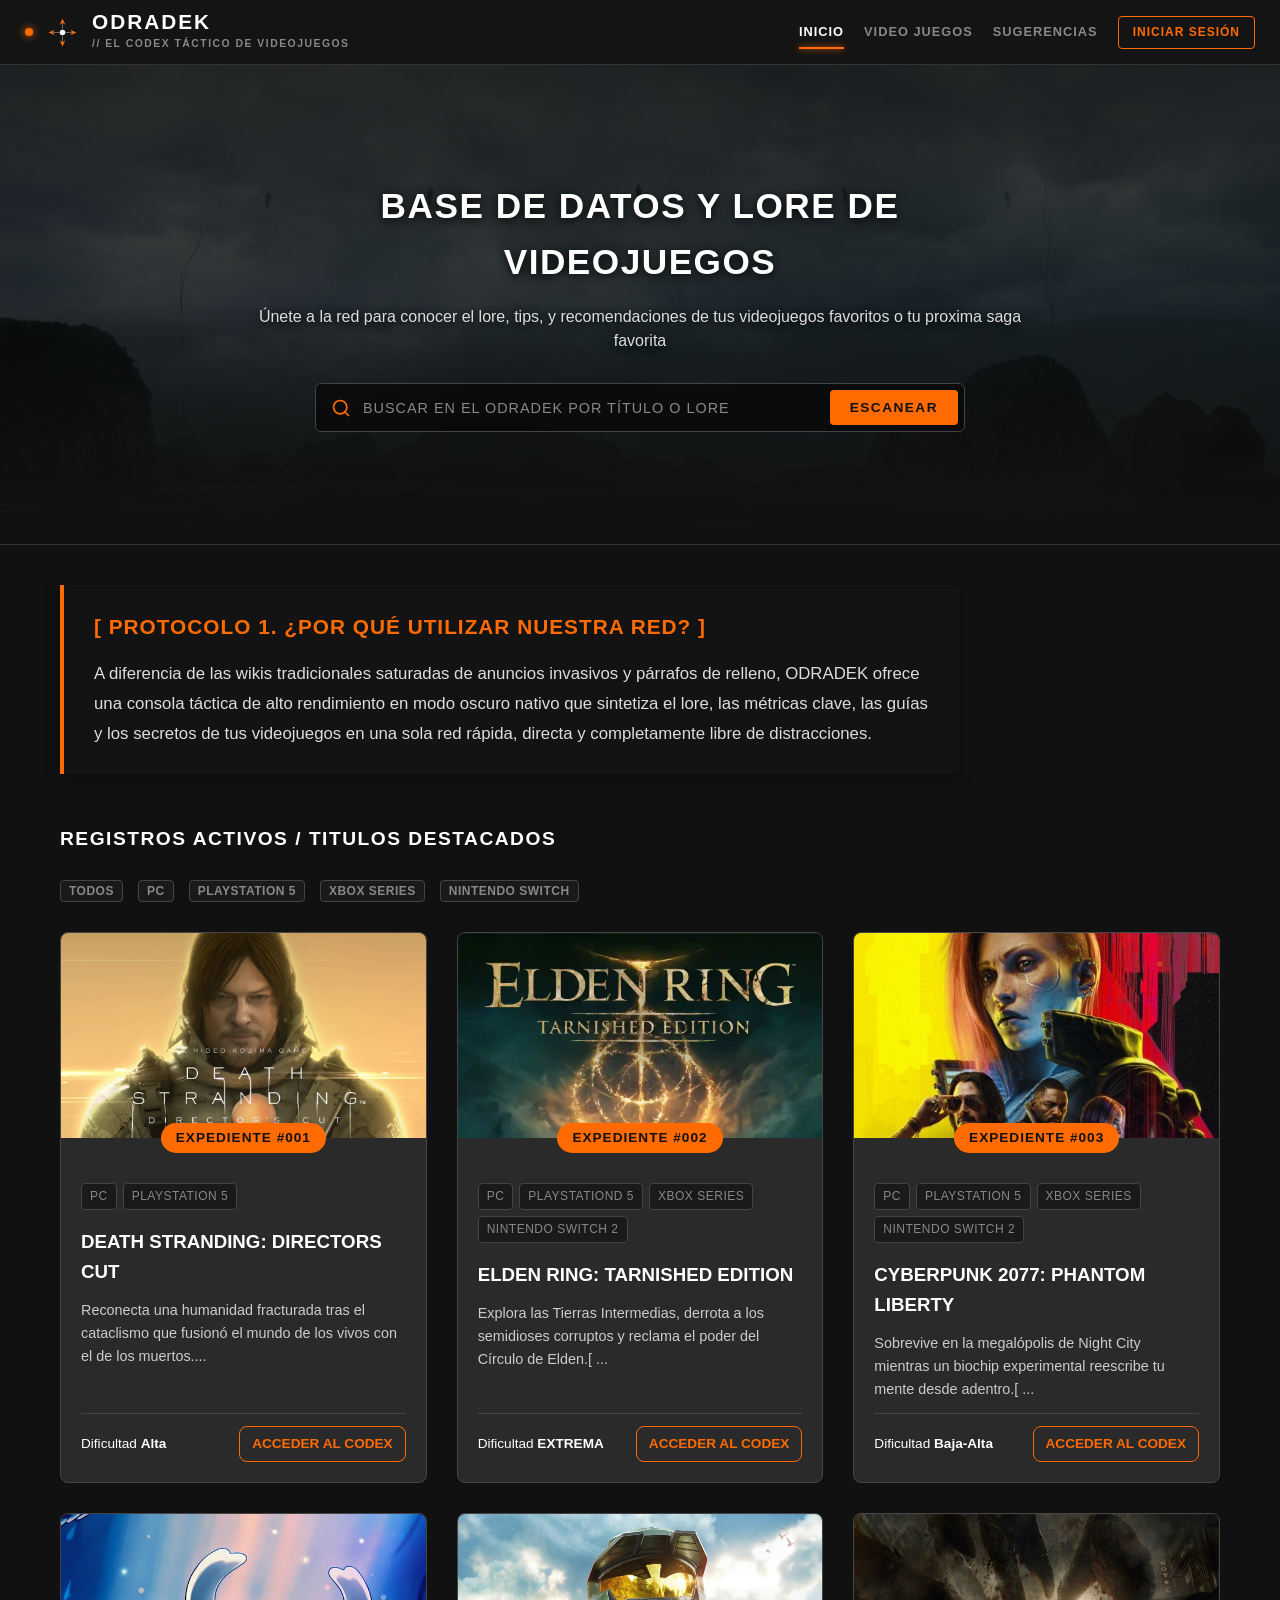
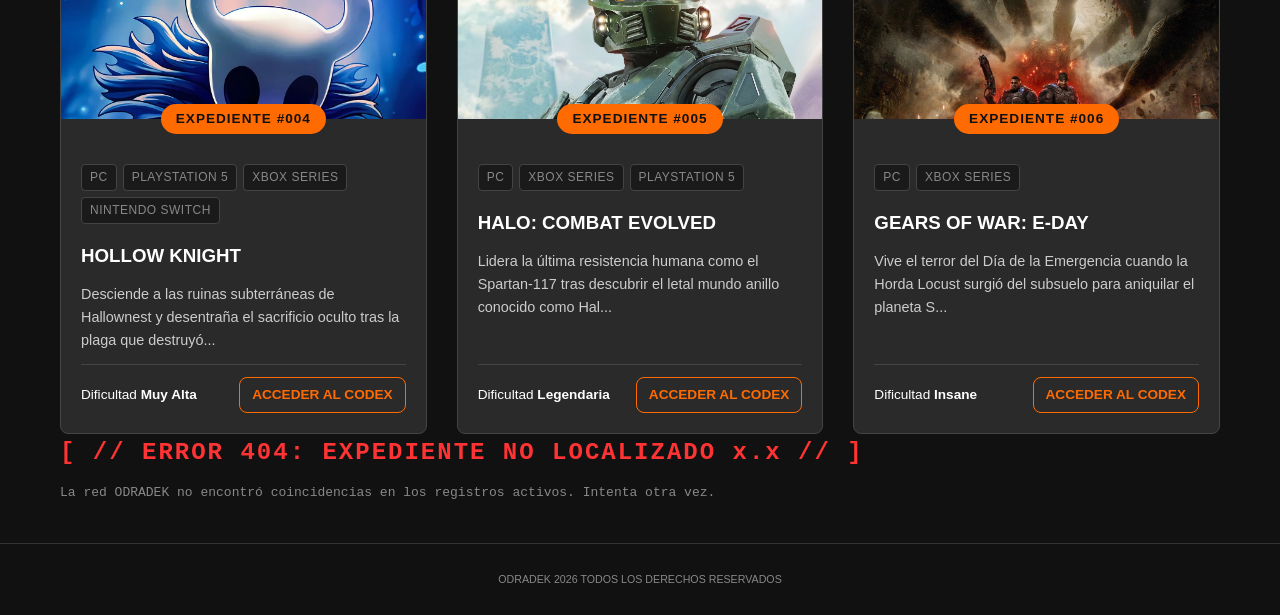
==== commit 6a3460ce: "feat: deep scan por keywords, motor web audio, protocolo mapache y alerta 404" ====
--- a/index.html
+++ b/index.html
@@ -7,6 +7,19 @@
     <meta name="description" content="Escanea e investiga el terreno de tu videojuego favorito, Para y hecho por Gamers" />
 </head>
 <body>
+
+<div id="mapache-protocol" style="display: none; position: fixed; top: 0; left: 0; width: 100%; height: 100%; background: rgba(10, 10, 10, 0.95); z-index: 9999; flex-direction: column; justify-content: center; align-items: center; text-align: center; border: 2px solid #ff6b00; backdrop-filter: blur(5px);">
+        <h1 style="color: #ff6b00; font-family: monospace; font-size: 3rem; text-shadow: 0 0 15px #ff6b00; letter-spacing: 5px;">// ACCESO RESTRINGIDO //</h1>
+        <p style="color: #fff; font-family: monospace; font-size: 1.2rem; max-width: 600px; margin: 20px 0;">Has accedido a los registros cifrados de Lyrod Studios. Las transmisiones están siendo monitoreadas.</p>
+        
+        <!-- Aquí pondrás la imagen real de tu mapache en el futuro -->
+        <div style="width: 200px; height: 200px; border: 2px dashed #888; border-radius: 50%; display: flex; justify-content: center; align-items: center; margin-bottom: 30px; background: #111;">
+            <img src="IMG/MAPACHE_RODU.jpg" alt="Mapache Lyrod Studios" style="width: 220px; height: 220px; border-radius: 50%; border: 2px solid #ff6b00; margin-bottom: 30px; object-fit: cover; box-shadow: 0 0 25px rgba(255, 107, 0, 0.4);">
+        </div>
+        
+        <button id="btn-cerrar-mapache" class="btn-card" style="padding: 15px 30px; font-size: 1.2rem; cursor: pointer;">CERRAR CONEXIÓN</button>
+    </div>
+
     <div class="screen-scanner"></div>
 
 <header>
@@ -70,6 +83,7 @@
         </section>
         
         <section class="game-grid-container">
+        
             <h2 class="Section-Title"> REGISTROS ACTIVOS / TITULOS DESTACADOS </h2> 
 
             <div class="platform-filters">
@@ -83,7 +97,12 @@
             <!-- CONTENEDOR VACÍO: JAVASCRIPT INYECTARÁ LAS TARJETAS AQUÍ -->
             <div class="game-grid">
             </div>
-        </section>
+
+            <div id="no-results" style="display: none; text-align: center; padding: 40px 20px; border: 1px dashed #ff3333; background: rgba(255, 51, 51, 0.05); margin-top: 20px; border-radius: 4px;"></div>
+            <h3 style="color: #ff3333; font-family: monospace; font-size: 1.5rem; letter-spacing: 2px; margin-bottom: 10px;">[ // ERROR 404: EXPEDIENTE NO LOCALIZADO x.x // ]</h3>
+                <p style="color: #888; font-family: monospace;">La red ODRADEK no encontró coincidencias en los registros activos. Intenta otra vez.</p>
+        </div>
+            </section>
     </main>
 
     <footer>
@@ -93,12 +112,12 @@
     <!-- CEREBRO JAVASCRIPT -->
     <script src="database.js"></script>
     <script>
-        const gridContainer = document.querySelector('.game-grid');
+const gridContainer = document.querySelector('.game-grid');
         const searchInput = document.querySelector('.search-input');
         const btnScan = document.querySelector('.btn-scan');
         const screenScanner = document.querySelector('.screen-scanner');
 
-// --- 1. MOTOR DE INYECCIÓN DE TARJETAS ---
+        // --- 1. MOTOR DE INYECCIÓN DE TARJETAS ---
         let cardsHTML = '';
 
         for (const key in codexDatabase) {
@@ -119,16 +138,16 @@
                     tagClass += ' tag-xbox';
                 } else if (pLower.includes('switch') || pLower.includes('nintendo')) {
                     tagClass += ' tag-nintendo';
-                    // Aseguramos que diga NINTENDO para que el botón de filtro superior lo detecte
                     if (!pLower.includes('nintendo')) label = 'NINTENDO ' + p;
                 }
 
                 return `<span class="${tagClass}">${label}</span>`;
             }).join('');
 
-            // Armamos la tarjeta respetando tu diseño original y tu imagen de carta (cardImage)
+            // NOTA: Aquí inyectamos el data-keywords="${game.keywords}". 
+            // Es un bolsillo secreto invisible donde guardamos las palabras clave de database.js
             cardsHTML += `
-            <article class="game-card" style="display: flex;">
+            <article class="game-card" style="display: flex;" data-keywords="${game.keywords || ''}">
               <div class="card-image">
                 <img src="${game.cardImage}" alt="${game.title}" width="300">
                 <span class="game-badge">${game.badge.split('//')[0].trim()}</span>
@@ -151,22 +170,58 @@
         // Disparamos las tarjetas al HTML
         gridContainer.innerHTML = cardsHTML;
 
-        // --- 2. LÓGICA DE BUSCADOR Y FILTROS ---
+        // --- 2. LÓGICA DE ESCÁNER PROFUNDO (DEEP SCAN) ---
         const gameCards = document.querySelectorAll('.game-card'); 
+
+      // --- 2. LÓGICA DE ESCÁNER PROFUNDO (ACTUALIZADO CON PROTOCOLO MAPACHE) ---
+ const noResultsMsg = document.getElementById('no-results');
 
         function filterGames() {
             const query = searchInput.value.toLowerCase().trim();
+            
+            // EASTER EGG: El Detonador Secreto
+            if (query === "mapache" || query === "lyrod" || query === "rodu") {
+                document.getElementById('mapache-protocol').style.display = 'flex';
+                playTechSound(150, 'sawtooth', 0.8, 0.1);
+                searchInput.value = '';
+                return;
+            }
+
+            let cartasVisibles = 0;
+
             gameCards.forEach(card => {
                 const title = card.querySelector('h3').textContent.toLowerCase();
                 const excerpt = card.querySelector('.card-excerpt').textContent.toLowerCase();
-
-                if (title.includes(query) || excerpt.includes(query)) {
+                const platforms = card.querySelector('.card-tags').textContent.toLowerCase();
+                const keywords = card.getAttribute('data-keywords').toLowerCase();
+
+                if (title.includes(query) || platforms.includes(query) || keywords.includes(query)) {
                     card.style.display = 'flex';
+                    // NOTA: Si la tarjeta sobrevive al filtro, sumamos 1 al contador
+                    cartasVisibles++;
                 } else {
                     card.style.display = 'none';
                 }
             });
+
+            // NOTA: Evaluamos el contador después de revisar todas las cartas.
+            // Si quedó en 0, encendemos la alerta; en el "else", la ocultamos.
+            if (cartasVisibles === 0) {
+                // NOTA: Si la alerta estaba oculta y apenas va a aparecer, disparamos un tono grave de error
+                if (noResultsMsg.style.display === 'none') {
+                    playTechSound(220, 'sawtooth', 0.2, 0.04);
+                }
+                noResultsMsg.style.display = 'block';
+            } else {
+                noResultsMsg.style.display = 'none';
+            }
         }
+
+        // Lógica para cerrar la pantalla secreta
+        document.getElementById('btn-cerrar-mapache').addEventListener('click', () => {
+            document.getElementById('mapache-protocol').style.display = 'none';
+            playTechSound(800, 'sine', 0.1, 0.05); // Sonido de confirmación al salir
+        });
 
         function triggerScannerEffect() {
             screenScanner.classList.add('scanning');
@@ -176,6 +231,7 @@
         }
 
         searchInput.addEventListener('input', filterGames);
+        
         btnScan.addEventListener('click', (e) => {
             e.preventDefault();
             triggerScannerEffect();
@@ -202,6 +258,41 @@
                 });
             });
         });
+
+        const AudioContext = window.AudioContext || window.webkitAudioContext;
+        const audioCtx = new AudioContext();
+
+        function playTechSound(freq, type, duration, vol){
+
+            if (audioCtx.state === 'suspended') audioCtx.resume();
+
+            const oscillator = audioCtx.createOscillator();
+            const gainNode = audioCtx.createGain();
+
+            oscillator.type = type;
+            oscillator.frequency.setValueAtTime(freq, audioCtx.currentTime);
+
+            gainNode.gain.setValueAtTime(vol, audioCtx.currentTime);
+            gainNode.gain.exponentialRampToValueAtTime(0.01, audioCtx.currentTime + duration);
+              
+            oscillator.connect(gainNode);
+            gainNode.connect(audioCtx.destination);
+
+            oscillator.start();
+            oscillator.stop(audioCtx.currentTime + duration);
+
+            }
+
+            filterTags.forEach(btn => {
+                btn.addEventListener('mouseenter', () => {
+                    playTechSound(1200, 'sine', 0.1, 0.05);
+ });
+            });
+
+            btnScan.addEventListener('click', () => {
+                playTechSound(400, 'square', 0.1, 0.05)
+                setTimeout(() => playTechSound(800, 'square', 0.15, 0.05), 100)
+            });
     </script>
 </body>
 </html>
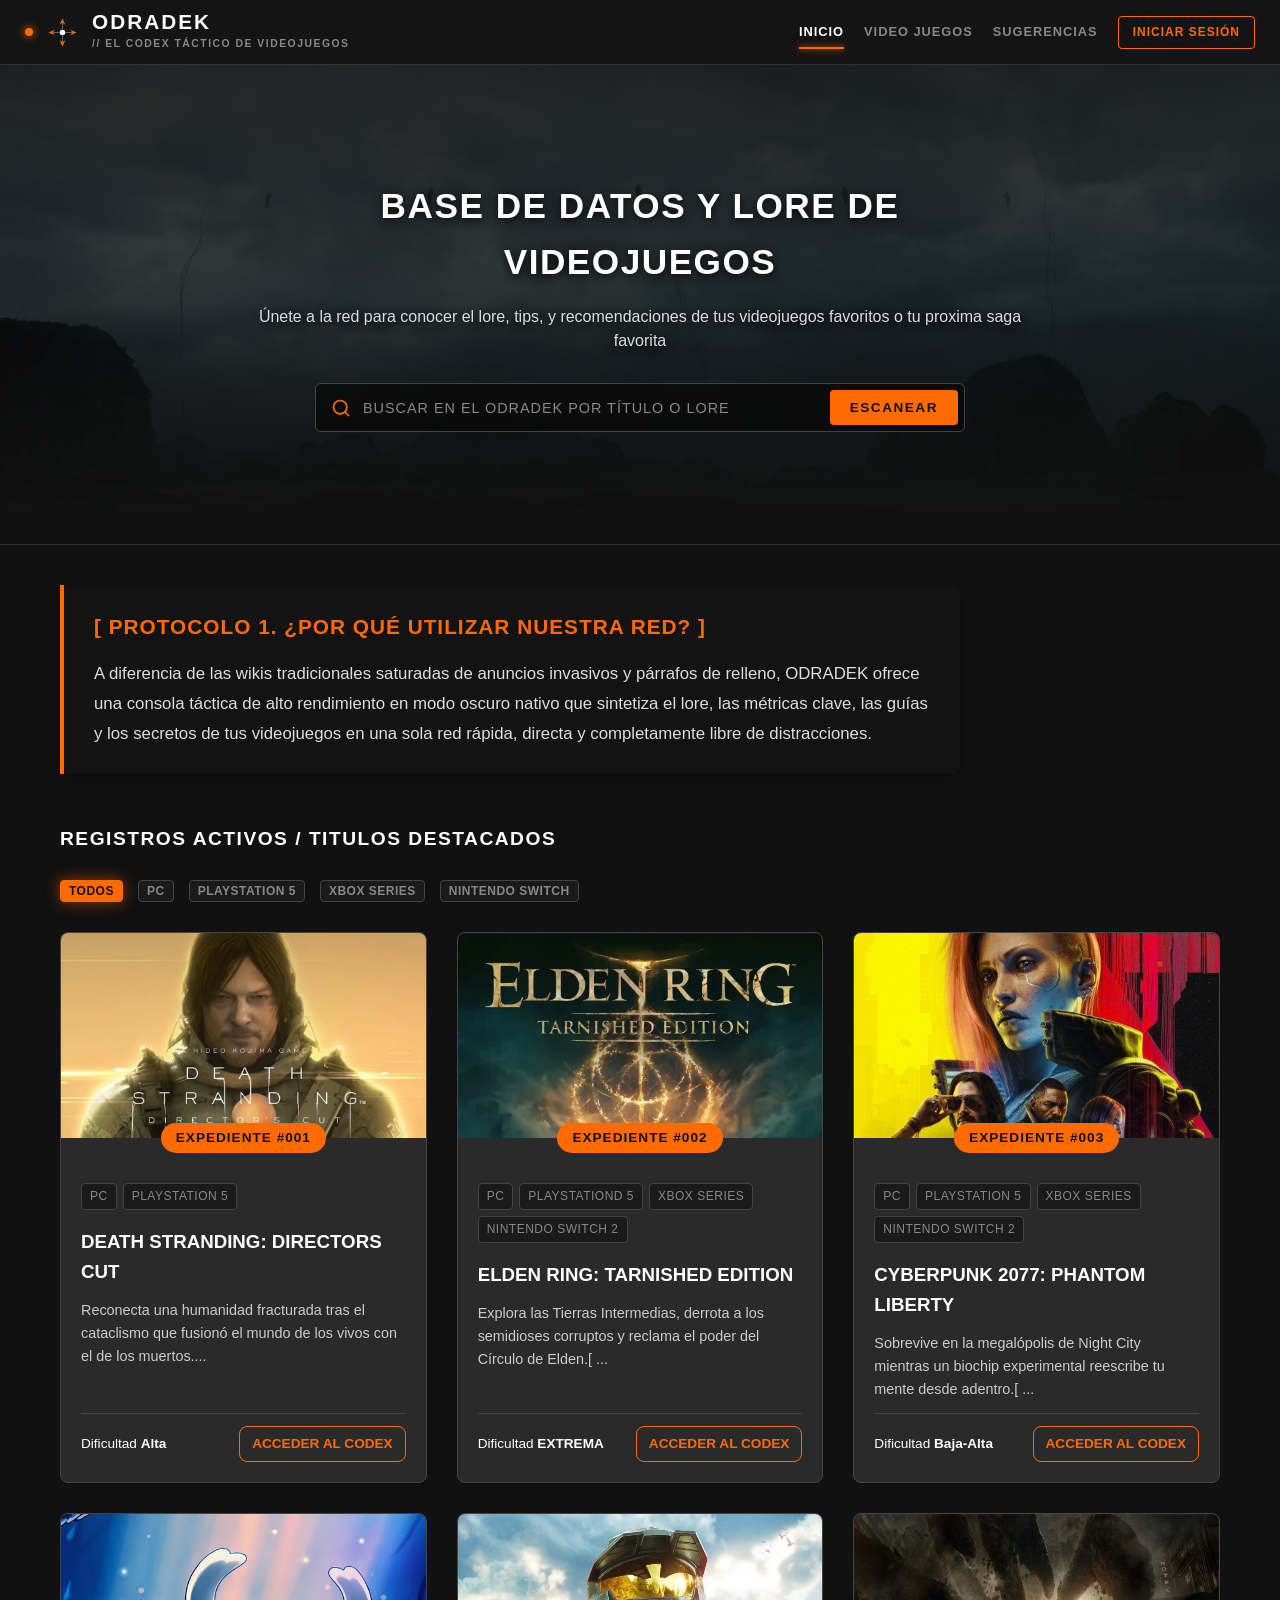
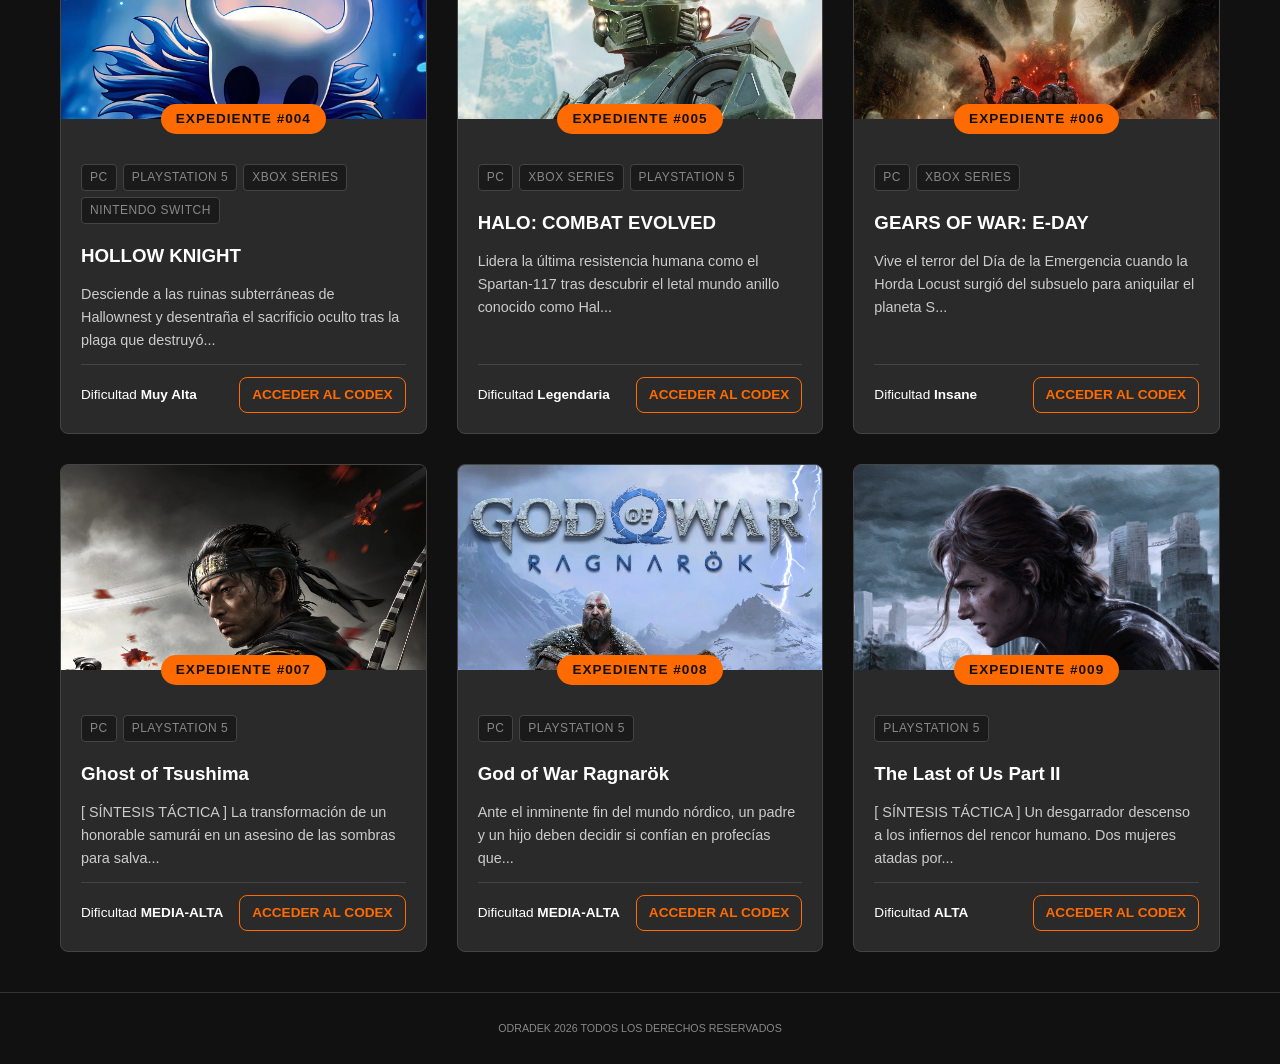
==== commit 4fcf6c17: "feat(ui): programacion defensiva, localStorage, scroll matematico y enlace a Gmail" ====
--- a/index.html
+++ b/index.html
@@ -1,28 +1,26 @@
 <!DOCTYPE html>
 <html lang="es">
 <head>
-    <title> ODRADEK - Inicio </title>
+    <title>ODRADEK - Inicio</title>
     <link rel="stylesheet" href="css/style.css">
     <meta charset="UTF-8" />
     <meta name="description" content="Escanea e investiga el terreno de tu videojuego favorito, Para y hecho por Gamers" />
 </head>
 <body>
 
-<div id="mapache-protocol" style="display: none; position: fixed; top: 0; left: 0; width: 100%; height: 100%; background: rgba(10, 10, 10, 0.95); z-index: 9999; flex-direction: column; justify-content: center; align-items: center; text-align: center; border: 2px solid #ff6b00; backdrop-filter: blur(5px);">
+    <!-- Modal oculto: Easter Egg Protocolo Mapache -->
+    <div id="mapache-protocol" style="display: none; position: fixed; top: 0; left: 0; width: 100%; height: 100%; background: rgba(10, 10, 10, 0.95); z-index: 9999; flex-direction: column; justify-content: center; align-items: center; text-align: center; border: 2px solid #ff6b00; backdrop-filter: blur(5px);">
         <h1 style="color: #ff6b00; font-family: monospace; font-size: 3rem; text-shadow: 0 0 15px #ff6b00; letter-spacing: 5px;">// ACCESO RESTRINGIDO //</h1>
         <p style="color: #fff; font-family: monospace; font-size: 1.2rem; max-width: 600px; margin: 20px 0;">Has accedido a los registros cifrados de Lyrod Studios. Las transmisiones están siendo monitoreadas.</p>
-        
-        <!-- Aquí pondrás la imagen real de tu mapache en el futuro -->
-        <div style="width: 200px; height: 200px; border: 2px dashed #888; border-radius: 50%; display: flex; justify-content: center; align-items: center; margin-bottom: 30px; background: #111;">
-            <img src="IMG/MAPACHE_RODU.jpg" alt="Mapache Lyrod Studios" style="width: 220px; height: 220px; border-radius: 50%; border: 2px solid #ff6b00; margin-bottom: 30px; object-fit: cover; box-shadow: 0 0 25px rgba(255, 107, 0, 0.4);">
-        </div>
-        
+        <img src="IMG/MAPACHE_RODU.jpg" alt="Mapache Lyrod Studios" style="width: 220px; height: 220px; border-radius: 50%; border: 2px solid #ff6b00; margin-bottom: 30px; object-fit: cover; box-shadow: 0 0 25px rgba(255, 107, 0, 0.4);">
         <button id="btn-cerrar-mapache" class="btn-card" style="padding: 15px 30px; font-size: 1.2rem; cursor: pointer;">CERRAR CONEXIÓN</button>
     </div>
 
+    <!-- Efecto visual de escaneo en pantalla -->
     <div class="screen-scanner"></div>
 
-<header>
+    <!-- Barra de navegación superior -->
+    <header>
         <a href="index.html" class="brand-container">
             <span class="hud-indicator"></span>
             <svg xmlns="http://www.w3.org/2000/svg" viewBox="0 0 100 100" width="32" height="32" class="brand-logo" alt="Odradek">
@@ -47,83 +45,87 @@
         </a>
         <nav class="nav-menu">
             <a href="index.html" class="nav-link active">INICIO</a>
-            <a href="#" class="nav-link">VIDEO JUEGOS</a>
-            <a href="#" class="nav-link">SUGERENCIAS</a>
-            <a href="#" class="btn-login">INICIAR SESIÓN</a>
+            <a href="#catalogo" id="btn-catalogo" class="nav-link">VIDEO JUEGOS</a>
+            <a href="#" id="btn-sugerencias" class="nav-link">SUGERENCIAS</a>
+            <a href="#" id="btn-login" class="btn-login">INICIAR SESIÓN</a>
         </nav>
     </header>
 
+    <!-- Banner principal y consola de búsqueda -->
     <section class="hero-banner">
-        <img src="IMG/background.webp" width="500" alt="death-stranding-Background" class="hero-bg"/>
-        <div class="hero-overlay"> </div>
+        <img src="IMG/background.webp" width="500" alt="death-stranding-Background" class="hero-bg" />
+        <div class="hero-overlay"></div>
         <main>
-            <div class="hero-content"> 
-                <h1 class="hero-title"> BASE DE DATOS Y LORE DE VIDEOJUEGOS</h1>
-                <p class="hero-desc">Únete a la red para conocer el lore, tips, y recomendaciones de tus videojuegos favoritos o tu proxima saga favorita </p>
+            <div class="hero-content">
+                <h1 class="hero-title">BASE DE DATOS Y LORE DE VIDEOJUEGOS</h1>
+                <p class="hero-desc">Únete a la red para conocer el lore, tips, y recomendaciones de tus videojuegos favoritos o tu proxima saga favorita</p>
 
                 <div class="search-console">
-                    <form role="search" onsubmit="event.preventDefault();"> </form>
+                    <form role="search" onsubmit="event.preventDefault();"></form>
                     <svg class="search-icon" xmlns="http://www.w3.org/2000/svg" width="20" height="20" viewBox="0 0 24 24" fill="none" stroke="currentColor" stroke-width="2" stroke-linecap="round" stroke-linejoin="round">
                         <circle cx="11" cy="11" r="8"></circle>
                         <line x1="21" y1="21" x2="16.65" y2="16.65"></line>
                     </svg>
                     <input type="text" class="search-input" placeholder="BUSCAR EN EL ODRADEK POR TÍTULO O LORE">
-                    <button class="btn-scan"> ESCANEAR </button>
+                    <button class="btn-scan">ESCANEAR</button>
                 </div>
             </div>
         </main>
     </section>
 
+    <!-- Contenido principal y catálogo -->
     <main>
         <section class="protocol-section">
             <div>
-                <h1> [ PROTOCOLO 1. ¿POR QUÉ UTILIZAR NUESTRA RED? ]</h1>
+                <h1>[ PROTOCOLO 1. ¿POR QUÉ UTILIZAR NUESTRA RED? ]</h1>
                 <p>A diferencia de las wikis tradicionales saturadas de anuncios invasivos y párrafos de relleno, ODRADEK ofrece una consola táctica de alto rendimiento en modo oscuro nativo que sintetiza el lore, las métricas clave, las guías y los secretos de tus videojuegos en una sola red rápida, directa y completamente libre de distracciones.</p>
             </div>
         </section>
-        
-        <section class="game-grid-container">
-        
-            <h2 class="Section-Title"> REGISTROS ACTIVOS / TITULOS DESTACADOS </h2> 
-
+
+        <section id="catalogo" class="game-grid-container">
+            <h2 class="Section-Title">REGISTROS ACTIVOS / TITULOS DESTACADOS</h2>
+
+            <!-- Botones de filtro por consola -->
             <div class="platform-filters">
-                <button class="tag filter-tag active" data-platform="all">TODOS </button>
+                <button class="tag filter-tag active" data-platform="all">TODOS</button>
                 <button class="tag tag-pc filter-tag" data-platform="pc">PC</button>
                 <button class="tag tag-ps filter-tag" data-platform="playstation">PLAYSTATION 5</button>
                 <button class="tag tag-xbox filter-tag" data-platform="xbox">XBOX SERIES</button>
-                <button class="tag tag-nintendo filter-tag" data-platform="nintendo"> NINTENDO SWITCH</button>
-            </div>
-
-            <!-- CONTENEDOR VACÍO: JAVASCRIPT INYECTARÁ LAS TARJETAS AQUÍ -->
-            <div class="game-grid">
-            </div>
-
-            <div id="no-results" style="display: none; text-align: center; padding: 40px 20px; border: 1px dashed #ff3333; background: rgba(255, 51, 51, 0.05); margin-top: 20px; border-radius: 4px;"></div>
-            <h3 style="color: #ff3333; font-family: monospace; font-size: 1.5rem; letter-spacing: 2px; margin-bottom: 10px;">[ // ERROR 404: EXPEDIENTE NO LOCALIZADO x.x // ]</h3>
+                <button class="tag tag-nintendo filter-tag" data-platform="nintendo">NINTENDO SWITCH</button>
+            </div>
+
+            <!-- Contenedor dinámico: JS inyecta las tarjetas aquí -->
+            <div class="game-grid"></div>
+
+            <!-- Alerta oculta: se activa cuando la búsqueda da 0 resultados -->
+            <div id="no-results" style="display: none; text-align: center; padding: 40px 20px; border: 1px dashed #ff3333; background: rgba(255, 51, 51, 0.05); margin-top: 20px; border-radius: 4px;">
+                <h3 style="color: #ff3333; font-family: monospace; font-size: 1.5rem; letter-spacing: 2px; margin-bottom: 10px;">[ // ERROR 404: EXPEDIENTE NO LOCALIZADO x.x // ]</h3>
                 <p style="color: #888; font-family: monospace;">La red ODRADEK no encontró coincidencias en los registros activos. Intenta otra vez.</p>
-        </div>
-            </section>
+            </div>
+        </section>
     </main>
 
     <footer>
-        <small> ODRADEK 2026 TODOS LOS DERECHOS RESERVADOS </small>
+        <small>ODRADEK 2026 TODOS LOS DERECHOS RESERVADOS</small>
     </footer>
 
-    <!-- CEREBRO JAVASCRIPT -->
+    <!-- Conexión a base de datos y lógica principal -->
     <script src="database.js"></script>
     <script>
-const gridContainer = document.querySelector('.game-grid');
+        // Referencias a elementos del DOM
+        const gridContainer = document.querySelector('.game-grid');
         const searchInput = document.querySelector('.search-input');
         const btnScan = document.querySelector('.btn-scan');
         const screenScanner = document.querySelector('.screen-scanner');
-
-        // --- 1. MOTOR DE INYECCIÓN DE TARJETAS ---
+        const noResultsMsg = document.getElementById('no-results');
+
+        // 1. Generación e inyección de tarjetas desde database.js
         let cardsHTML = '';
 
         for (const key in codexDatabase) {
-            const game = codexDatabase[key]; 
-            
-            // Separamos las consolas por la barra "|" y le asignamos su clase de color a cada una
+            const game = codexDatabase[key];
+
+            // Asigna clases de color según cada plataforma
             const tagsHTML = game.platforms.split('|').map(plat => {
                 const p = plat.trim();
                 const pLower = p.toLowerCase();
@@ -144,42 +146,35 @@
                 return `<span class="${tagClass}">${label}</span>`;
             }).join('');
 
-            // NOTA: Aquí inyectamos el data-keywords="${game.keywords}". 
-            // Es un bolsillo secreto invisible donde guardamos las palabras clave de database.js
+            // Construye la tarjeta con carga diferida (lazy) y palabras clave ocultas
             cardsHTML += `
             <article class="game-card" style="display: flex;" data-keywords="${game.keywords || ''}">
-              <div class="card-image">
-                <img src="${game.cardImage}" alt="${game.title}" width="300">
-                <span class="game-badge">${game.badge.split('//')[0].trim()}</span>
-              </div>
-              <div class="card-content">
-                <div class="card-tags">
-                  ${tagsHTML}
+                <div class="card-image">
+                    <img src="${game.cardImage}" alt="${game.title}" width="300" loading="lazy">
+                    <span class="game-badge">${game.badge.split('//')[0].trim()}</span>
                 </div>
-                <h3>${game.title}</h3>
-                <p class="card-excerpt">${game.lore.replace(/<[^>]*>?/gm, '').substring(0, 110)}...</p>
-                <div class="card-footer"> 
-                  <span class="card-metric">Dificultad <strong>${game.difficulty.split('//')[0]}</strong></span>
-                  <a href="codex.html?id=${key}" class="btn-card">ACCEDER AL CODEX</a>
+                <div class="card-content">
+                    <div class="card-tags">${tagsHTML}</div>
+                    <h3>${game.title}</h3>
+                    <p class="card-excerpt">${game.lore.replace(/<[^>]*>?/gm, '').substring(0, 110)}...</p>
+                    <div class="card-footer">
+                        <span class="card-metric">Dificultad <strong>${game.difficulty.split('//')[0]}</strong></span>
+                        <a href="codex.html?id=${key}" class="btn-card">ACCEDER AL CODEX</a>
+                    </div>
                 </div>
-              </div>
             </article>
             `;
         }
-        
-        // Disparamos las tarjetas al HTML
+
         gridContainer.innerHTML = cardsHTML;
 
-        // --- 2. LÓGICA DE ESCÁNER PROFUNDO (DEEP SCAN) ---
-        const gameCards = document.querySelectorAll('.game-card'); 
-
-      // --- 2. LÓGICA DE ESCÁNER PROFUNDO (ACTUALIZADO CON PROTOCOLO MAPACHE) ---
- const noResultsMsg = document.getElementById('no-results');
+        // 2. Buscador inteligente (Deep Scan), Easter Egg y alerta 404
+        const gameCards = document.querySelectorAll('.game-card');
 
         function filterGames() {
             const query = searchInput.value.toLowerCase().trim();
-            
-            // EASTER EGG: El Detonador Secreto
+
+            // Detonador del Protocolo Mapache
             if (query === "mapache" || query === "lyrod" || query === "rodu") {
                 document.getElementById('mapache-protocol').style.display = 'flex';
                 playTechSound(150, 'sawtooth', 0.8, 0.1);
@@ -191,23 +186,19 @@
 
             gameCards.forEach(card => {
                 const title = card.querySelector('h3').textContent.toLowerCase();
-                const excerpt = card.querySelector('.card-excerpt').textContent.toLowerCase();
                 const platforms = card.querySelector('.card-tags').textContent.toLowerCase();
                 const keywords = card.getAttribute('data-keywords').toLowerCase();
 
                 if (title.includes(query) || platforms.includes(query) || keywords.includes(query)) {
                     card.style.display = 'flex';
-                    // NOTA: Si la tarjeta sobrevive al filtro, sumamos 1 al contador
                     cartasVisibles++;
                 } else {
                     card.style.display = 'none';
                 }
             });
 
-            // NOTA: Evaluamos el contador después de revisar todas las cartas.
-            // Si quedó en 0, encendemos la alerta; en el "else", la ocultamos.
+            // Muestra u oculta el mensaje 404 según el contador
             if (cartasVisibles === 0) {
-                // NOTA: Si la alerta estaba oculta y apenas va a aparecer, disparamos un tono grave de error
                 if (noResultsMsg.style.display === 'none') {
                     playTechSound(220, 'sawtooth', 0.2, 0.04);
                 }
@@ -217,12 +208,13 @@
             }
         }
 
-        // Lógica para cerrar la pantalla secreta
+        // Cerrar modal del Easter Egg
         document.getElementById('btn-cerrar-mapache').addEventListener('click', () => {
             document.getElementById('mapache-protocol').style.display = 'none';
-            playTechSound(800, 'sine', 0.1, 0.05); // Sonido de confirmación al salir
-        });
-
+            playTechSound(800, 'sine', 0.1, 0.05);
+        });
+
+        // Animación de barrido al escanear
         function triggerScannerEffect() {
             screenScanner.classList.add('scanning');
             setTimeout(() => {
@@ -231,14 +223,14 @@
         }
 
         searchInput.addEventListener('input', filterGames);
-        
+
         btnScan.addEventListener('click', (e) => {
             e.preventDefault();
             triggerScannerEffect();
             filterGames();
         });
 
-        // --- 3. LÓGICA DE BOTONES DE PLATAFORMA ---
+        // 3. Filtros por botones de plataforma
         const filterTags = document.querySelectorAll('.filter-tag');
 
         filterTags.forEach(btn => {
@@ -259,11 +251,11 @@
             });
         });
 
+        // 4. Sintetizador de efectos de sonido (Web Audio API)
         const AudioContext = window.AudioContext || window.webkitAudioContext;
         const audioCtx = new AudioContext();
 
-        function playTechSound(freq, type, duration, vol){
-
+        function playTechSound(freq, type, duration, vol) {
             if (audioCtx.state === 'suspended') audioCtx.resume();
 
             const oscillator = audioCtx.createOscillator();
@@ -274,25 +266,123 @@
 
             gainNode.gain.setValueAtTime(vol, audioCtx.currentTime);
             gainNode.gain.exponentialRampToValueAtTime(0.01, audioCtx.currentTime + duration);
-              
+
             oscillator.connect(gainNode);
             gainNode.connect(audioCtx.destination);
 
             oscillator.start();
             oscillator.stop(audioCtx.currentTime + duration);
-
-            }
-
-            filterTags.forEach(btn => {
-                btn.addEventListener('mouseenter', () => {
-                    playTechSound(1200, 'sine', 0.1, 0.05);
- });
+        }
+
+        // Eventos de sonido en interfaz
+        filterTags.forEach(btn => {
+            btn.addEventListener('mouseenter', () => {
+                playTechSound(1200, 'sine', 0.1, 0.05);
             });
-
-            btnScan.addEventListener('click', () => {
-                playTechSound(400, 'square', 0.1, 0.05)
-                setTimeout(() => playTechSound(800, 'square', 0.15, 0.05), 100)
-            });
+        });
+
+        btnScan.addEventListener('click', () => {
+            playTechSound(400, 'square', 0.1, 0.05);
+            setTimeout(() => playTechSound(800, 'square', 0.15, 0.05), 100);
+        });
+
+// 5. PERSISTENCIA DE ESTADO (LOCALSTORAGE) - SISTEMA DE LOGIN TÁCTICO
+        const btnLogin = document.getElementById('btn-login');
+
+        // A. Función para pintar la interfaz según el estado de la memoria
+        function updateLoginUI(agentName) {
+            if (agentName) {
+                btnLogin.textContent = `[ AGENTE: ${agentName.toUpperCase()} ]`;
+                btnLogin.style.color = '#00c0ff';
+                btnLogin.style.borderColor = '#00c0ff';
+            }
+        }
+
+        // B. Al cargar la página, el Odradek revisa si ya hay un agente guardado
+        const savedAgent = localStorage.getItem('odradek_agent');
+        if (savedAgent) {
+            updateLoginUI(savedAgent);
+        }
+
+        // C. Intercepción del clic en el botón
+        btnLogin.addEventListener('click', (e) => {
+            e.preventDefault(); // 
+            
+
+            if (localStorage.getItem('odradek_agent')) {
+                if (confirm("¿Deseas cerrar tu conexión actual con la Red Quiral?")) {
+                    localStorage.removeItem('odradek_agent'); 
+                    btnLogin.textContent = "INICIAR SESIÓN";
+                    btnLogin.style.color = "var(--neon-orange)";
+                    btnLogin.style.borderColor = "var(--neon-orange)";
+                    playTechSound(300, 'sawtooth', 0.15, 0.05); 
+                }
+            } else {
+                // Si no hay memoria, levantamos un prompt para pedir el dato
+                const agentName = prompt("IDENTIFICACIÓN REQUERIDA // Ingresa tu alias de operador:");
+                
+                if (agentName && agentName.trim() !== "") {
+                    localStorage.setItem('odradek_agent', agentName.trim()); 
+                    updateLoginUI(agentName.trim());
+                    playTechSound(1200, 'sine', 0.15, 0.05); 
+                }
+            }
+        });
+// 6. CONTROL DE NAVEGACIÓN - SCROLL TÁCTICO (ALGORITMO MATEMÁTICO CUSTOM)
+        const btnCatalogo = document.getElementById('btn-catalogo');
+        const seccionCatalogo = document.getElementById('catalogo');
+
+        btnCatalogo.addEventListener('click', (e) => {
+            e.preventDefault(); 
+            playTechSound(600, 'sine', 0.1, 0.05); // Sonido táctico
+            
+            // 1. Calculamos la física del viaje
+            const targetPosition = seccionCatalogo.getBoundingClientRect().top + window.scrollY;
+            const startPosition = window.scrollY;
+            const distance = targetPosition - startPosition;
+            const duration = 800; // Duración del viaje en milisegundos (0.8 segundos)
+            let startTimestamp = null;
+
+            // 2. Motor de animación a 60 FPS
+            function step(timestamp) {
+                if (!startTimestamp) startTimestamp = timestamp;
+                const progress = timestamp - startTimestamp;
+                
+                // Calculamos el porcentaje de tiempo transcurrido (de 0 a 1)
+                const percentage = Math.min(progress / duration, 1);
+                
+                // Easing (Frenado suave: acelera rápido y frena lento al llegar)
+                const easeOutQuart = 1 - Math.pow(1 - percentage, 4);
+                
+                // Movemos la cámara matemáticamente
+                window.scrollTo(0, startPosition + (distance * easeOutQuart));
+                
+                // Si el tiempo no ha terminado, pedimos el siguiente frame (fotograma)
+                if (progress < duration) {
+                    window.requestAnimationFrame(step);
+                }
+            }
+            
+            // 3. Encendemos el motor
+            window.requestAnimationFrame(step);
+        });
+
+        const btnSugerencias = document.getElementById('btn-sugerencias');
+        const correoOperador = "rodrigo471456@gmail.com";
+
+       const asunto = encodeURIComponent("Reporte de Inteligencia - Odradek");
+
+        btnSugerencias.addEventListener('click', (e) => {
+            e.preventDefault(); 
+            playTechSound(800, 'square', 0.1, 0.05); // Sonido táctico
+            
+            // Construimos la URL nativa de redacción de Gmail
+            const gmailURL = `https://mail.google.com/mail/?view=cm&fs=1&to=${correoOperador}&su=${asunto}`;
+            
+            // Abrimos la pestaña forzando el editor web de Gmail
+            window.open(gmailURL, '_blank');
+        });
+
     </script>
 </body>
 </html>
--- a/css/style.css
+++ b/css/style.css
@@ -9,6 +9,10 @@
     padding: 0;
     box-sizing: border-box;
     font-family: 'Segoe UI', Tahoma, Geneva, Verdana, sans-serif;
+}
+
+html {
+    scroll-behavior: smooth;
 }
 
 body {
@@ -348,7 +352,7 @@
 
 }
 
-.filter-tag.nav-link.active{
+.filter-tag.active{
 
     background-color: var(--neon-orange);
     color: #111111;
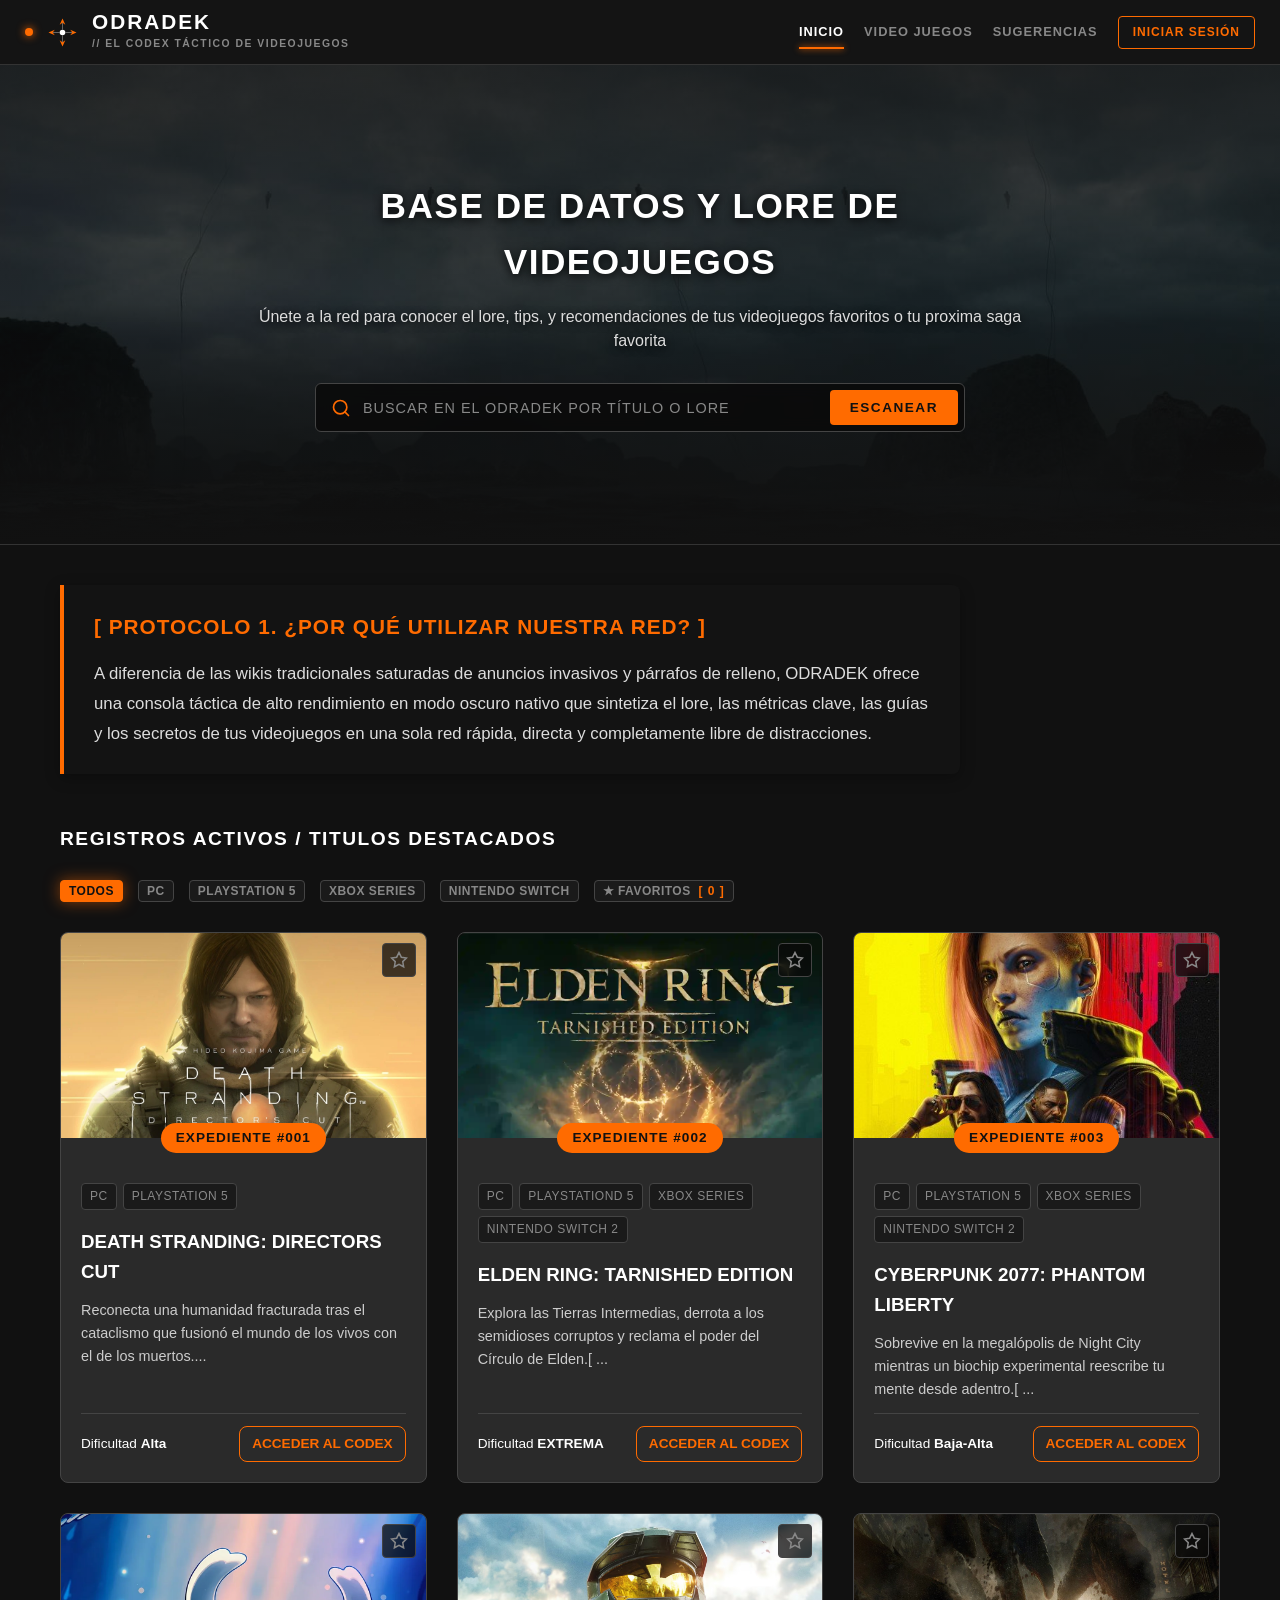
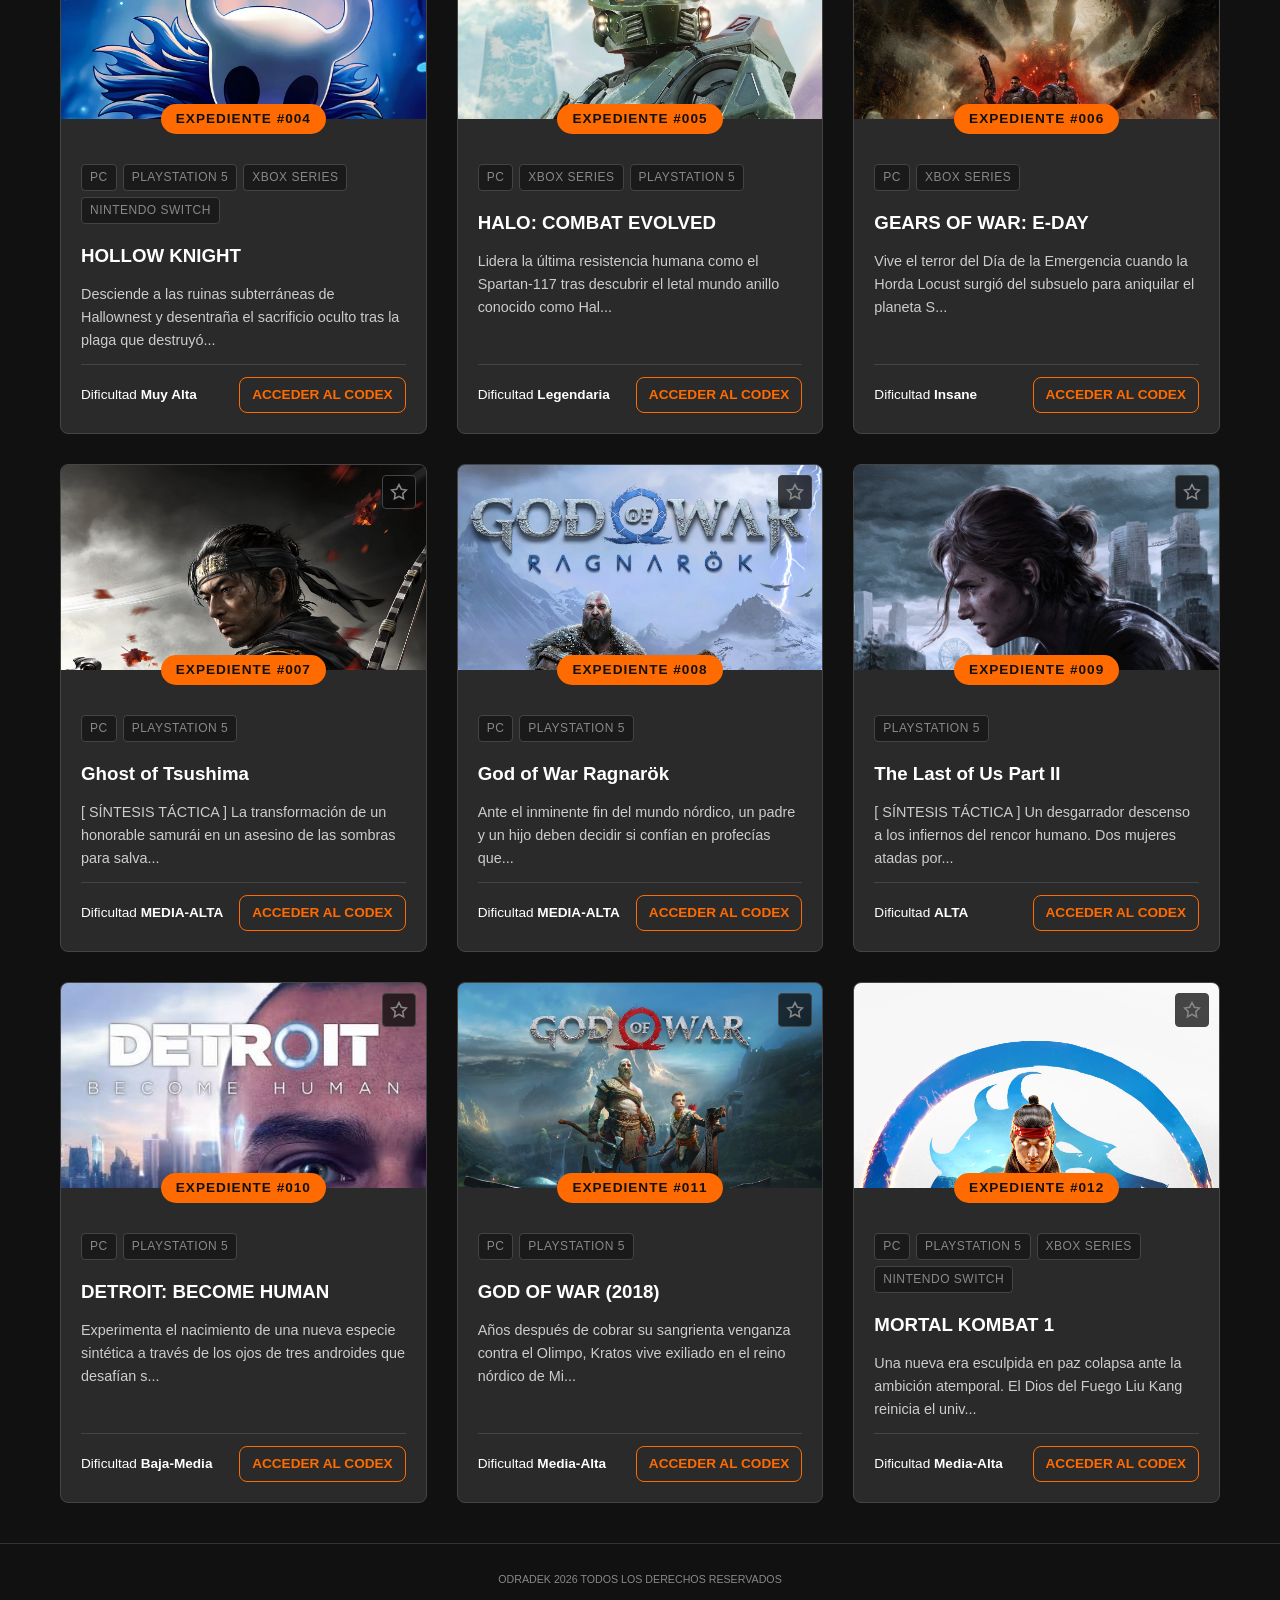
==== commit c6860c1c: "feat: arquitectura modular js, sistema de favoritos y empty state tactico" ====
--- a/index.html
+++ b/index.html
@@ -92,6 +92,8 @@
                 <button class="tag tag-ps filter-tag" data-platform="playstation">PLAYSTATION 5</button>
                 <button class="tag tag-xbox filter-tag" data-platform="xbox">XBOX SERIES</button>
                 <button class="tag tag-nintendo filter-tag" data-platform="nintendo">NINTENDO SWITCH</button>
+                <button class="tag filter-tag tag-fav" data-platform="favorites"> ★ FAVORITOS <span id="fav-count" class="fav-counter">[ 0 ]</span>
+</button>
             </div>
 
             <!-- Contenedor dinámico: JS inyecta las tarjetas aquí -->
@@ -102,6 +104,12 @@
                 <h3 style="color: #ff3333; font-family: monospace; font-size: 1.5rem; letter-spacing: 2px; margin-bottom: 10px;">[ // ERROR 404: EXPEDIENTE NO LOCALIZADO x.x // ]</h3>
                 <p style="color: #888; font-family: monospace;">La red ODRADEK no encontró coincidencias en los registros activos. Intenta otra vez.</p>
             </div>
+
+            <!-- Alerta táctica: se activa cuando el filtro de favoritos está en 0 -->
+<div id="no-favorites" style="display: none; text-align: center; padding: 40px 20px; border: 1px dashed var(--neon-orange); background: rgba(255, 107, 0, 0.05); margin-top: 20px; border-radius: 4px;">
+    <h3 style="color: var(--neon-orange); font-family: monospace; font-size: 1.5rem; letter-spacing: 2px; margin-bottom: 10px;">[ // REGISTRO DE FAVORITOS VACÍO // ]</h3>
+    <p style="color: #888; font-family: monospace;">No has fijado ningún expediente en la memoria rápida. Pulsa la estrella en cualquier tarjeta para sincronizarla.</p>
+</div>
         </section>
     </main>
 
@@ -109,281 +117,13 @@
         <small>ODRADEK 2026 TODOS LOS DERECHOS RESERVADOS</small>
     </footer>
 
-    <!-- Conexión a base de datos y lógica principal -->
+<!-- Conexión a base de datos y lógica principal -->
     <script src="database.js"></script>
-    <script>
-        // Referencias a elementos del DOM
-        const gridContainer = document.querySelector('.game-grid');
-        const searchInput = document.querySelector('.search-input');
-        const btnScan = document.querySelector('.btn-scan');
-        const screenScanner = document.querySelector('.screen-scanner');
-        const noResultsMsg = document.getElementById('no-results');
-
-        // 1. Generación e inyección de tarjetas desde database.js
-        let cardsHTML = '';
-
-        for (const key in codexDatabase) {
-            const game = codexDatabase[key];
-
-            // Asigna clases de color según cada plataforma
-            const tagsHTML = game.platforms.split('|').map(plat => {
-                const p = plat.trim();
-                const pLower = p.toLowerCase();
-                let tagClass = 'tag';
-                let label = p;
-
-                if (pLower.includes('pc')) {
-                    tagClass += ' tag-pc';
-                } else if (pLower.includes('playstation') || pLower.includes('ps')) {
-                    tagClass += ' tag-ps';
-                } else if (pLower.includes('xbox')) {
-                    tagClass += ' tag-xbox';
-                } else if (pLower.includes('switch') || pLower.includes('nintendo')) {
-                    tagClass += ' tag-nintendo';
-                    if (!pLower.includes('nintendo')) label = 'NINTENDO ' + p;
-                }
-
-                return `<span class="${tagClass}">${label}</span>`;
-            }).join('');
-
-            // Construye la tarjeta con carga diferida (lazy) y palabras clave ocultas
-            cardsHTML += `
-            <article class="game-card" style="display: flex;" data-keywords="${game.keywords || ''}">
-                <div class="card-image">
-                    <img src="${game.cardImage}" alt="${game.title}" width="300" loading="lazy">
-                    <span class="game-badge">${game.badge.split('//')[0].trim()}</span>
-                </div>
-                <div class="card-content">
-                    <div class="card-tags">${tagsHTML}</div>
-                    <h3>${game.title}</h3>
-                    <p class="card-excerpt">${game.lore.replace(/<[^>]*>?/gm, '').substring(0, 110)}...</p>
-                    <div class="card-footer">
-                        <span class="card-metric">Dificultad <strong>${game.difficulty.split('//')[0]}</strong></span>
-                        <a href="codex.html?id=${key}" class="btn-card">ACCEDER AL CODEX</a>
-                    </div>
-                </div>
-            </article>
-            `;
-        }
-
-        gridContainer.innerHTML = cardsHTML;
-
-        // 2. Buscador inteligente (Deep Scan), Easter Egg y alerta 404
-        const gameCards = document.querySelectorAll('.game-card');
-
-        function filterGames() {
-            const query = searchInput.value.toLowerCase().trim();
-
-            // Detonador del Protocolo Mapache
-            if (query === "mapache" || query === "lyrod" || query === "rodu") {
-                document.getElementById('mapache-protocol').style.display = 'flex';
-                playTechSound(150, 'sawtooth', 0.8, 0.1);
-                searchInput.value = '';
-                return;
-            }
-
-            let cartasVisibles = 0;
-
-            gameCards.forEach(card => {
-                const title = card.querySelector('h3').textContent.toLowerCase();
-                const platforms = card.querySelector('.card-tags').textContent.toLowerCase();
-                const keywords = card.getAttribute('data-keywords').toLowerCase();
-
-                if (title.includes(query) || platforms.includes(query) || keywords.includes(query)) {
-                    card.style.display = 'flex';
-                    cartasVisibles++;
-                } else {
-                    card.style.display = 'none';
-                }
-            });
-
-            // Muestra u oculta el mensaje 404 según el contador
-            if (cartasVisibles === 0) {
-                if (noResultsMsg.style.display === 'none') {
-                    playTechSound(220, 'sawtooth', 0.2, 0.04);
-                }
-                noResultsMsg.style.display = 'block';
-            } else {
-                noResultsMsg.style.display = 'none';
-            }
-        }
-
-        // Cerrar modal del Easter Egg
-        document.getElementById('btn-cerrar-mapache').addEventListener('click', () => {
-            document.getElementById('mapache-protocol').style.display = 'none';
-            playTechSound(800, 'sine', 0.1, 0.05);
-        });
-
-        // Animación de barrido al escanear
-        function triggerScannerEffect() {
-            screenScanner.classList.add('scanning');
-            setTimeout(() => {
-                screenScanner.classList.remove('scanning');
-            }, 200);
-        }
-
-        searchInput.addEventListener('input', filterGames);
-
-        btnScan.addEventListener('click', (e) => {
-            e.preventDefault();
-            triggerScannerEffect();
-            filterGames();
-        });
-
-        // 3. Filtros por botones de plataforma
-        const filterTags = document.querySelectorAll('.filter-tag');
-
-        filterTags.forEach(btn => {
-            btn.addEventListener('click', () => {
-                filterTags.forEach(t => t.classList.remove('active'));
-                btn.classList.add('active');
-
-                const selectedPlatform = btn.getAttribute('data-platform');
-
-                gameCards.forEach(card => {
-                    const cardTagsText = card.querySelector('.card-tags').textContent.toLowerCase();
-                    if (selectedPlatform === 'all' || cardTagsText.includes(selectedPlatform)) {
-                        card.style.display = 'flex';
-                    } else {
-                        card.style.display = 'none';
-                    }
-                });
-            });
-        });
-
-        // 4. Sintetizador de efectos de sonido (Web Audio API)
-        const AudioContext = window.AudioContext || window.webkitAudioContext;
-        const audioCtx = new AudioContext();
-
-        function playTechSound(freq, type, duration, vol) {
-            if (audioCtx.state === 'suspended') audioCtx.resume();
-
-            const oscillator = audioCtx.createOscillator();
-            const gainNode = audioCtx.createGain();
-
-            oscillator.type = type;
-            oscillator.frequency.setValueAtTime(freq, audioCtx.currentTime);
-
-            gainNode.gain.setValueAtTime(vol, audioCtx.currentTime);
-            gainNode.gain.exponentialRampToValueAtTime(0.01, audioCtx.currentTime + duration);
-
-            oscillator.connect(gainNode);
-            gainNode.connect(audioCtx.destination);
-
-            oscillator.start();
-            oscillator.stop(audioCtx.currentTime + duration);
-        }
-
-        // Eventos de sonido en interfaz
-        filterTags.forEach(btn => {
-            btn.addEventListener('mouseenter', () => {
-                playTechSound(1200, 'sine', 0.1, 0.05);
-            });
-        });
-
-        btnScan.addEventListener('click', () => {
-            playTechSound(400, 'square', 0.1, 0.05);
-            setTimeout(() => playTechSound(800, 'square', 0.15, 0.05), 100);
-        });
-
-// 5. PERSISTENCIA DE ESTADO (LOCALSTORAGE) - SISTEMA DE LOGIN TÁCTICO
-        const btnLogin = document.getElementById('btn-login');
-
-        // A. Función para pintar la interfaz según el estado de la memoria
-        function updateLoginUI(agentName) {
-            if (agentName) {
-                btnLogin.textContent = `[ AGENTE: ${agentName.toUpperCase()} ]`;
-                btnLogin.style.color = '#00c0ff';
-                btnLogin.style.borderColor = '#00c0ff';
-            }
-        }
-
-        // B. Al cargar la página, el Odradek revisa si ya hay un agente guardado
-        const savedAgent = localStorage.getItem('odradek_agent');
-        if (savedAgent) {
-            updateLoginUI(savedAgent);
-        }
-
-        // C. Intercepción del clic en el botón
-        btnLogin.addEventListener('click', (e) => {
-            e.preventDefault(); // 
-            
-
-            if (localStorage.getItem('odradek_agent')) {
-                if (confirm("¿Deseas cerrar tu conexión actual con la Red Quiral?")) {
-                    localStorage.removeItem('odradek_agent'); 
-                    btnLogin.textContent = "INICIAR SESIÓN";
-                    btnLogin.style.color = "var(--neon-orange)";
-                    btnLogin.style.borderColor = "var(--neon-orange)";
-                    playTechSound(300, 'sawtooth', 0.15, 0.05); 
-                }
-            } else {
-                // Si no hay memoria, levantamos un prompt para pedir el dato
-                const agentName = prompt("IDENTIFICACIÓN REQUERIDA // Ingresa tu alias de operador:");
-                
-                if (agentName && agentName.trim() !== "") {
-                    localStorage.setItem('odradek_agent', agentName.trim()); 
-                    updateLoginUI(agentName.trim());
-                    playTechSound(1200, 'sine', 0.15, 0.05); 
-                }
-            }
-        });
-// 6. CONTROL DE NAVEGACIÓN - SCROLL TÁCTICO (ALGORITMO MATEMÁTICO CUSTOM)
-        const btnCatalogo = document.getElementById('btn-catalogo');
-        const seccionCatalogo = document.getElementById('catalogo');
-
-        btnCatalogo.addEventListener('click', (e) => {
-            e.preventDefault(); 
-            playTechSound(600, 'sine', 0.1, 0.05); // Sonido táctico
-            
-            // 1. Calculamos la física del viaje
-            const targetPosition = seccionCatalogo.getBoundingClientRect().top + window.scrollY;
-            const startPosition = window.scrollY;
-            const distance = targetPosition - startPosition;
-            const duration = 800; // Duración del viaje en milisegundos (0.8 segundos)
-            let startTimestamp = null;
-
-            // 2. Motor de animación a 60 FPS
-            function step(timestamp) {
-                if (!startTimestamp) startTimestamp = timestamp;
-                const progress = timestamp - startTimestamp;
-                
-                // Calculamos el porcentaje de tiempo transcurrido (de 0 a 1)
-                const percentage = Math.min(progress / duration, 1);
-                
-                // Easing (Frenado suave: acelera rápido y frena lento al llegar)
-                const easeOutQuart = 1 - Math.pow(1 - percentage, 4);
-                
-                // Movemos la cámara matemáticamente
-                window.scrollTo(0, startPosition + (distance * easeOutQuart));
-                
-                // Si el tiempo no ha terminado, pedimos el siguiente frame (fotograma)
-                if (progress < duration) {
-                    window.requestAnimationFrame(step);
-                }
-            }
-            
-            // 3. Encendemos el motor
-            window.requestAnimationFrame(step);
-        });
-
-        const btnSugerencias = document.getElementById('btn-sugerencias');
-        const correoOperador = "rodrigo471456@gmail.com";
-
-       const asunto = encodeURIComponent("Reporte de Inteligencia - Odradek");
-
-        btnSugerencias.addEventListener('click', (e) => {
-            e.preventDefault(); 
-            playTechSound(800, 'square', 0.1, 0.05); // Sonido táctico
-            
-            // Construimos la URL nativa de redacción de Gmail
-            const gmailURL = `https://mail.google.com/mail/?view=cm&fs=1&to=${correoOperador}&su=${asunto}`;
-            
-            // Abrimos la pestaña forzando el editor web de Gmail
-            window.open(gmailURL, '_blank');
-        });
-
-    </script>
+<!-- Módulos de infraestructura -->
+    <script src="js/audio.js"></script>
+    <script src="js/storage.js"></script>
+ <!-- Orquestador principal de la interfaz -->
+    <script src="js/app.js"></script>
 </body>
 </html>
 
--- a/css/style.css
+++ b/css/style.css
@@ -695,6 +695,120 @@
     animation: fadeIn 0.3s ease-in-out;
 }
 
+.card-image {
+    position: relative;
+}
+
+.btn-fav{
+
+    position: absolute;
+    top: 10px;
+    right: 10px;
+    width: 34px;
+    height: 34px;
+    background: rgba(10, 10, 10, 0.75);
+    border: 1px solid #444;
+    border-radius: 4px;
+    display: flex;
+    align-items: center;
+    justify-content: center;
+    cursor: pointer;
+    z-index:  5;
+    transition: all 0.2s ease;
+    backdrop-filter: blur(4px);
+    padding: 0;
+}
+
+.btn-fav svg{
+    width: 18px;
+    height: 18px;
+    fill: none;
+    stroke: #888; 
+    stroke-width: 2;
+    transition: all 0.2s ease;
+}
+
+.btn-fav:hover {
+    border-color: #ff6b00;
+    transform: scale(1.08);
+}
+
+.btn-fav:hover svg {
+    stroke: #ff6b00;
+}
+
+.btn-fav.active {
+    background: rgba(255, 107, 0, 0.15);
+    border-color: #ff6b00;
+    box-shadow: 0 0 10px rgba(255, 107, 0, 0.4);
+}
+
+.btn-fav.active svg {
+    fill: #ff6b00;
+    stroke: #ff6b00;
+}
+
+/* Botón de fijado en cabecera del Codex */
+.btn-fav-codex {
+    background: rgba(20, 20, 20, 0.8);
+    border: 1px solid #444;
+    color: #aaa;
+    font-family: monospace;
+    font-size: 0.85rem;
+    letter-spacing: 1.5px;
+    padding: 10px 18px;
+    border-radius: 4px;
+    cursor: pointer;
+    display: inline-flex;
+    align-items: center;
+    gap: 8px;
+    transition: all 0.2s ease;
+    backdrop-filter: blur(4px);
+    text-transform: uppercase;
+}
+
+.btn-fav-codex .fav-icon {
+    font-size: 1.1rem;
+    transition: transform 0.2s ease, color 0.2s ease;
+}
+
+.btn-fav-codex:hover {
+    border-color: #ff6b00;
+    color: #fff;
+    transform: translateY(-2px);
+    box-shadow: 0 4px 12px rgba(255, 107, 0, 0.2);
+}
+
+.btn-fav-codex:hover .fav-icon {
+    transform: scale(1.2);
+    color: #ff6b00;
+}
+
+/* Estado activo: Expediente guardado */
+.btn-fav-codex.active {
+    background: rgba(255, 107, 0, 0.15);
+    border-color: #ff6b00;
+    color: #ff6b00;
+    box-shadow: 0 0 15px rgba(255, 107, 0, 0.35);
+}
+
+.btn-fav-codex.active .fav-icon {
+    color: #ff6b00;
+    text-shadow: 0 0 8px #ff6b00;
+}
+
+.fav-counter{
+    color: var(--neon-orange);
+    font-weight: bold;
+    margin-left: 4px;
+    letter-spacing: 1px;
+}
+
+
+.filter-tag.tag-fav.active .fav-counter {
+    color: #fff;
+    text-shadow: 0 0 6px #fff;
+}
 @keyframes fadeIn {
     from { opacity: 0; transform: translateY(5px); }
     to { opacity: 1; transform: translateY(0); }
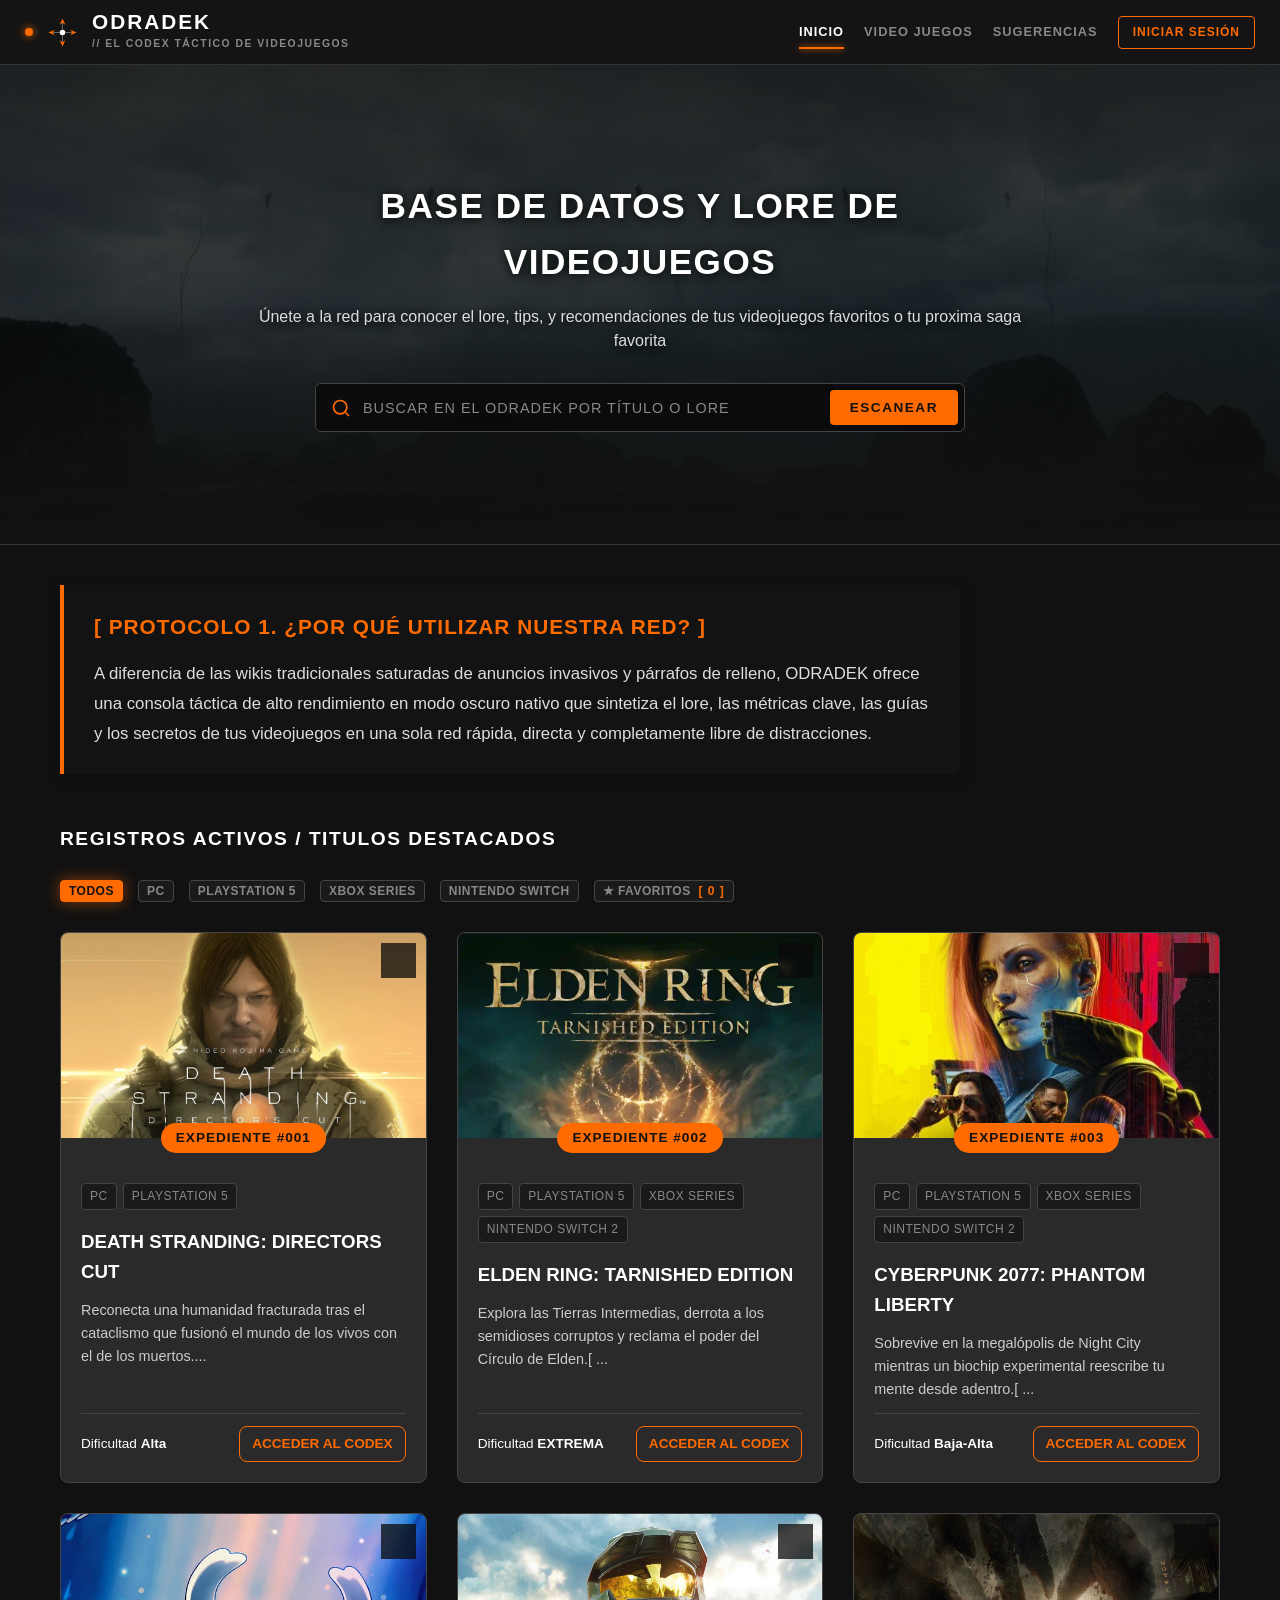
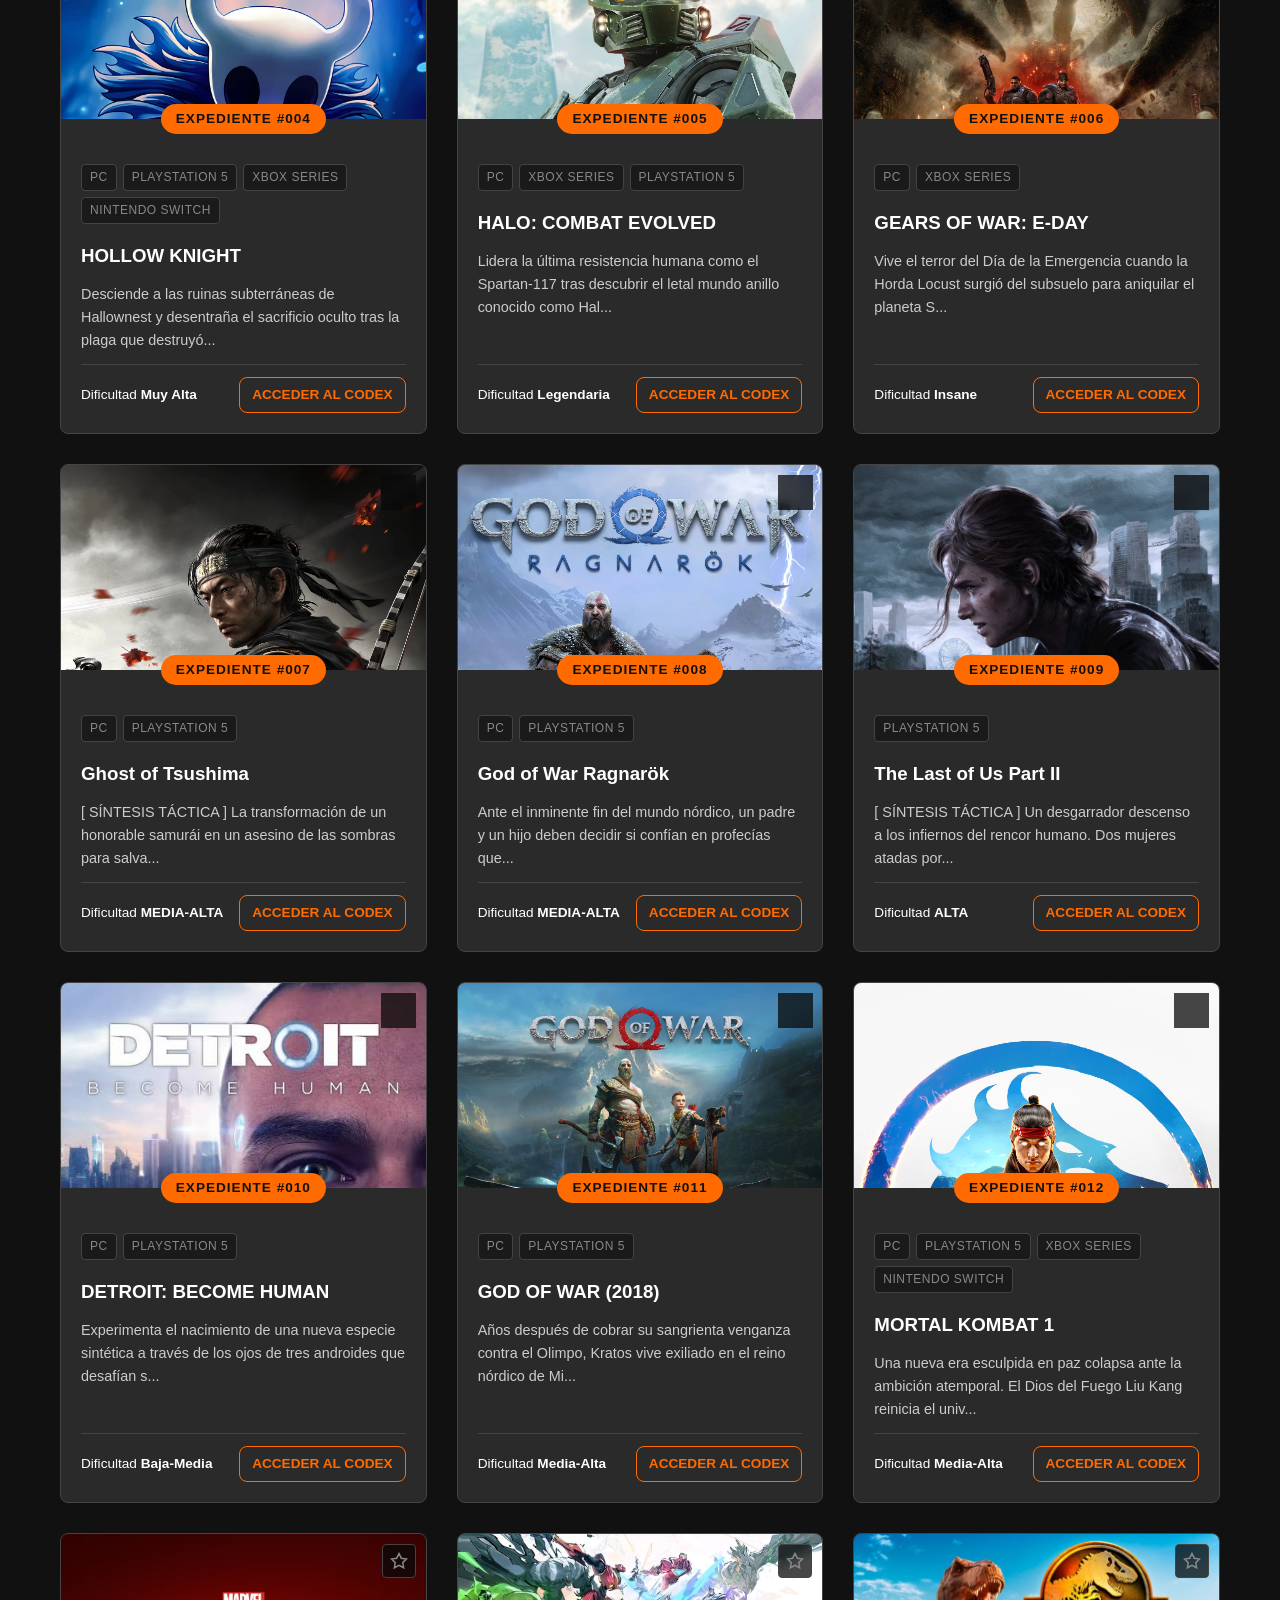
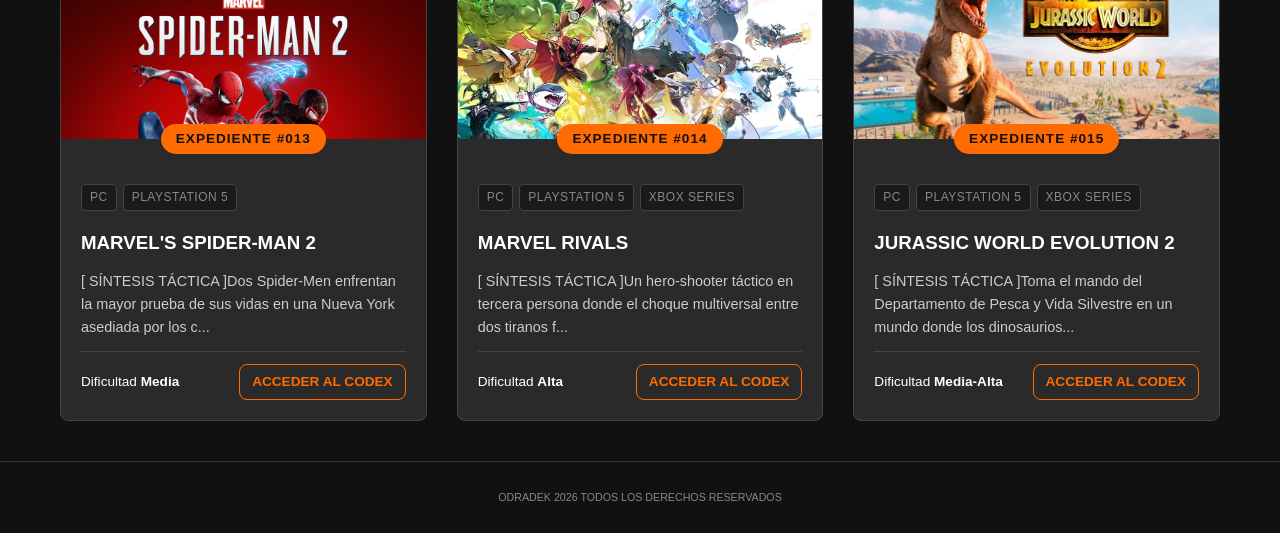
==== commit d9d3946c: "feat(hud): add tactical toast notifications, boss telemetry Alfa/Beta, and 3 daily codex entries (#0" ====
--- a/index.html
+++ b/index.html
@@ -124,6 +124,7 @@
     <script src="js/storage.js"></script>
  <!-- Orquestador principal de la interfaz -->
     <script src="js/app.js"></script>
+    <script src="js/toast.js"></script>
 </body>
 </html>
 
--- a/css/style.css
+++ b/css/style.css
@@ -809,6 +809,219 @@
     color: #fff;
     text-shadow: 0 0 6px #fff;
 }
+
+.hud-toast-container {
+    position: fixed;
+    top: 24px;
+    right: 24px;
+    z-index: 10000;
+    display: flex;
+    flex-direction: column;
+    gap: 12px;
+    pointer-events: none;
+    max-width: 360px;
+    width: 90%;
+}
+
+.hud-toast {
+    position: relative;
+    pointer-events: auto;
+    background: rgba(10, 14, 20, 0.95);
+    backdrop-filter: blur(8px);
+    border: 1px solid rgba(255, 107, 0, 0.3);
+    border-left: 4px solid var(--neon-orange, #ff6b00);
+    box-shadow: 0 0 20px rgba(0, 0, 0, 0.8), inset 0 0 15px rgba(255, 107, 0, 0.05);
+    padding: 12px 16px;
+    color: #fff;
+    font-family: monospace;
+    cursor: pointer;
+    overflow: hidden;
+    clip-path: polygon(0 0, calc(100% - 12px) 0, 100% 12px, 100% 100%, 0 100%);
+    animation: hudSlideIn 0.35s cubic-bezier(0.16, 1, 0.3, 1) forwards;
+    transition: transform 0.2s ease, border-color 0.2s ease;
+}
+
+.hud-toast:hover {
+    border-color: var(--neon-orange, #ff6b00);
+    transform: translateX(-4px);
+}
+
+/* Tipos de estado */
+.hud-toast-sync {
+    border-left-color: var(--neon-orange, #ff6b00);
+}
+
+.hud-toast-remove {
+    border-left-color: #ff003c;
+    border-color: rgba(255, 0, 60, 0.3);
+}
+
+.hud-toast-remove .hud-toast-dot {
+    background: #ff003c;
+    box-shadow: 0 0 8px #ff003c;
+}
+
+.hud-toast-remove .hud-toast-tag {
+    color: #ff003c;
+}
+
+.hud-toast-remove .hud-toast-progress {
+    background: #ff003c;
+}
+
+/* Elementos internos */
+.hud-toast-corner {
+    position: absolute;
+    top: 0;
+    right: 0;
+    width: 12px;
+    height: 12px;
+    border-bottom: 1px solid var(--neon-orange, #ff6b00);
+    background: rgba(255, 107, 0, 0.2);
+}
+
+.hud-toast-header {
+    display: flex;
+    align-items: center;
+    gap: 8px;
+    margin-bottom: 6px;
+}
+
+.hud-toast-dot {
+    width: 7px;
+    height: 7px;
+    background: var(--neon-orange, #ff6b00);
+    border-radius: 50%;
+    box-shadow: 0 0 8px var(--neon-orange, #ff6b00);
+    animation: hudPulse 1.2s infinite ease-in-out;
+}
+
+.hud-toast-tag {
+    font-size: 0.72rem;
+    font-weight: bold;
+    color: var(--neon-orange, #ff6b00);
+    letter-spacing: 1.5px;
+}
+
+.hud-toast-title {
+    font-size: 0.95rem;
+    font-weight: 800;
+    margin: 0 0 3px 0;
+    letter-spacing: 1px;
+    color: #fff;
+    text-transform: uppercase;
+}
+
+.hud-toast-msg {
+    font-size: 0.8rem;
+    color: #aaa;
+    margin: 0;
+    letter-spacing: 0.5px;
+}
+
+/* Barra de progreso de vaciado */
+.hud-toast-progress {
+    position: absolute;
+    bottom: 0;
+    left: 0;
+    height: 2px;
+    width: 100%;
+    background: var(--neon-orange, #ff6b00);
+    transform-origin: left;
+    animation: hudDrain linear forwards;
+}
+
+/* Animaciones tácticas */
+@keyframes hudSlideIn {
+    0% {
+        opacity: 0;
+        transform: translateX(40px) skewX(-4deg);
+    }
+    100% {
+        opacity: 1;
+        transform: translateX(0) skewX(0);
+    }
+}
+
+.hud-toast-out {
+    animation: hudSlideOut 0.25s ease-in forwards !important;
+}
+#tab-arsenal {
+    line-height: 1.6;
+    letter-spacing: 0.5px;
+}
+
+#tab-arsenal strong {
+    color: var(--neon-orange, #ff6b00);
+}
+
+#tab-arsenal em {
+    color: #00c0ff;
+    font-style: normal;
+}
+#tab-amenazas {
+    line-height: 1.6;
+    letter-spacing: 0.5px;
+    background: rgba(255, 0, 60, 0.02);
+    padding: 16px;
+    border-radius: 0 4px 4px 0;
+}
+
+#tab-amenazas strong {
+    color: #ff003c;
+    font-size: 0.95rem;
+    letter-spacing: 1.5px;
+    display: inline-block;
+    margin-top: 8px;
+    margin-bottom: 4px;
+}
+
+#tab-amenazas mark {
+    background: rgba(255, 0, 60, 0.15);
+    color: #ff3366;
+    font-weight: bold;
+    padding: 2px 6px;
+    border-radius: 2px;
+    border: 1px solid rgba(255, 0, 60, 0.3);
+}
+
+#tab-amenazas em {
+    color: #ffb833;
+    font-style: normal;
+    font-weight: 500;
+}
+@media (max-width: 480px) {
+    .hud-toast-container {
+        top: 12px;
+        left: 50%;
+        right: auto;
+        transform: translateX(-50%);
+        width: 95%;
+        max-width: none;
+    }
+}
+
+@keyframes hudSlideOut {
+    0% {
+        opacity: 1;
+        transform: scale(1);
+    }
+    100% {
+        opacity: 0;
+        transform: translateX(60px);
+    }
+}
+
+@keyframes hudDrain {
+    0% { transform: scaleX(1); }
+    100% { transform: scaleX(0); }
+}
+
+@keyframes hudPulse {
+    0%, 100% { opacity: 0.4; }
+    50% { opacity: 1; }
+}
+
 @keyframes fadeIn {
     from { opacity: 0; transform: translateY(5px); }
     to { opacity: 1; transform: translateY(0); }
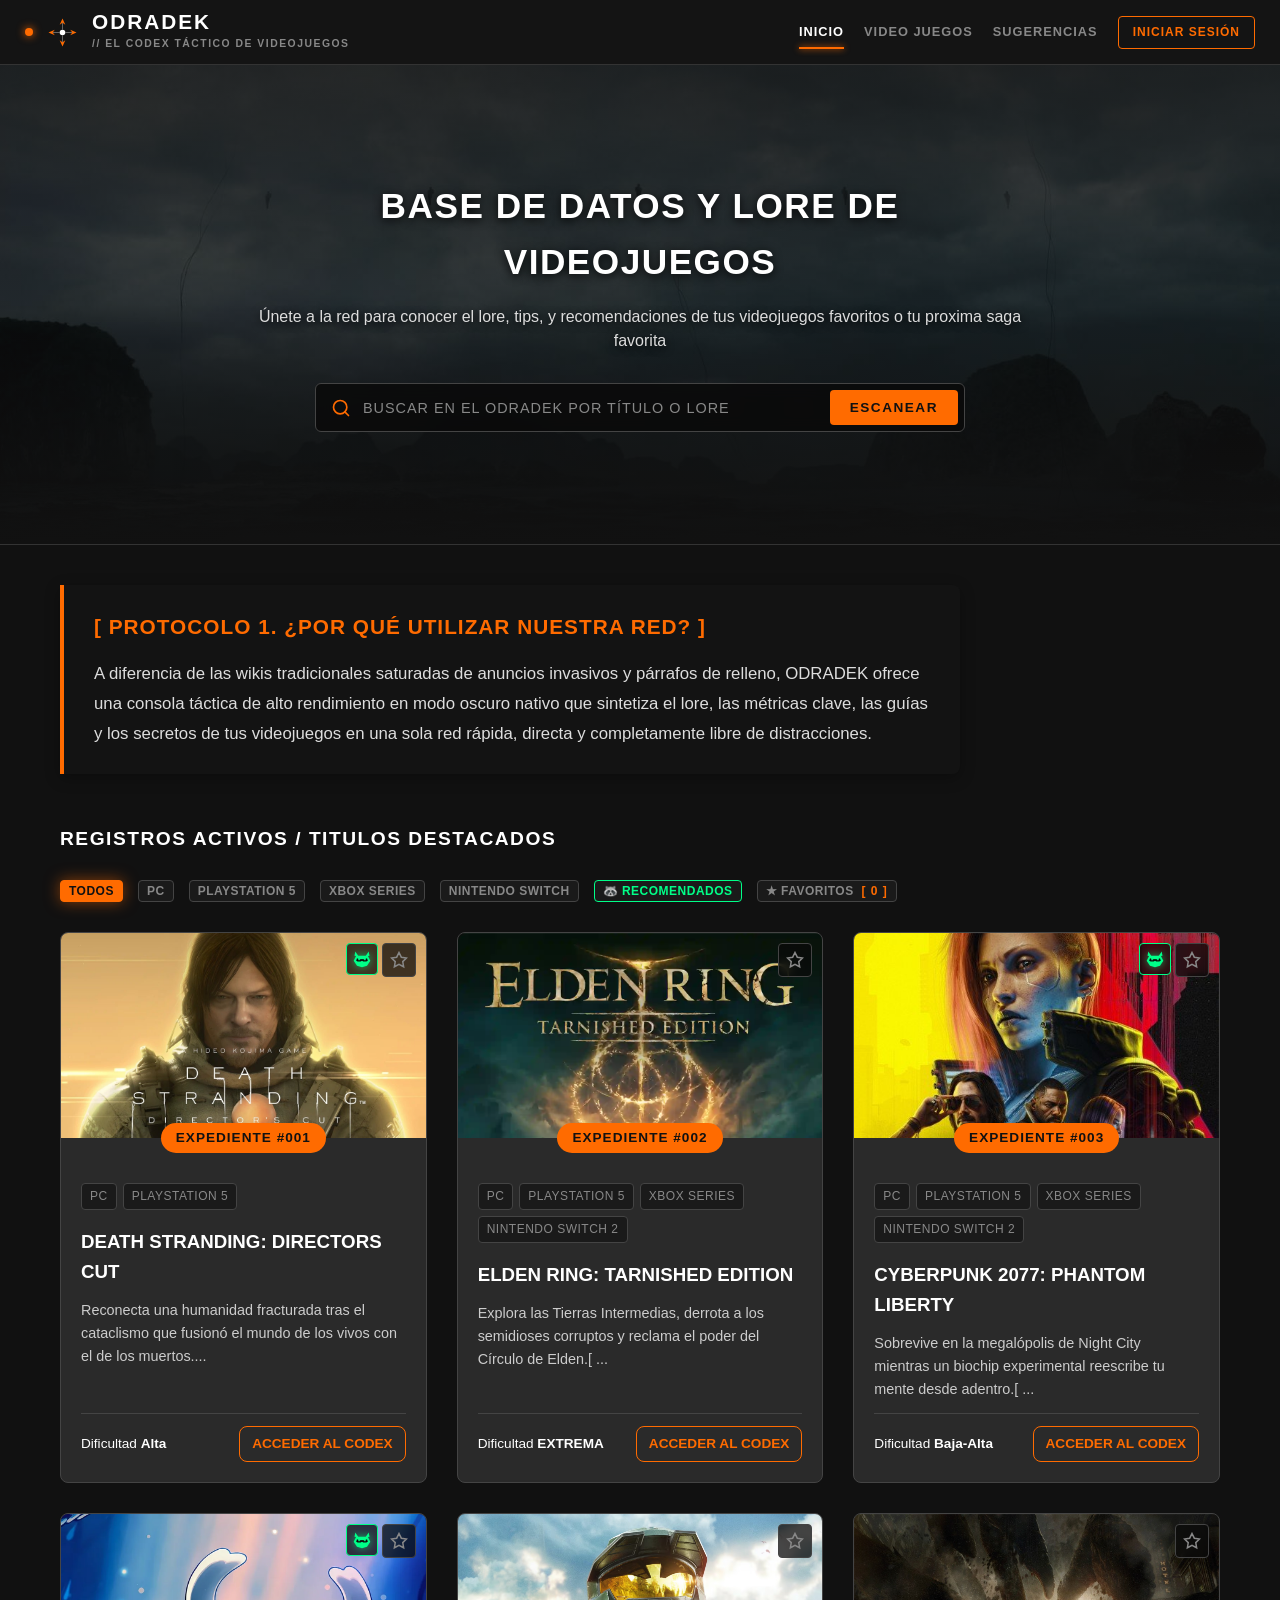
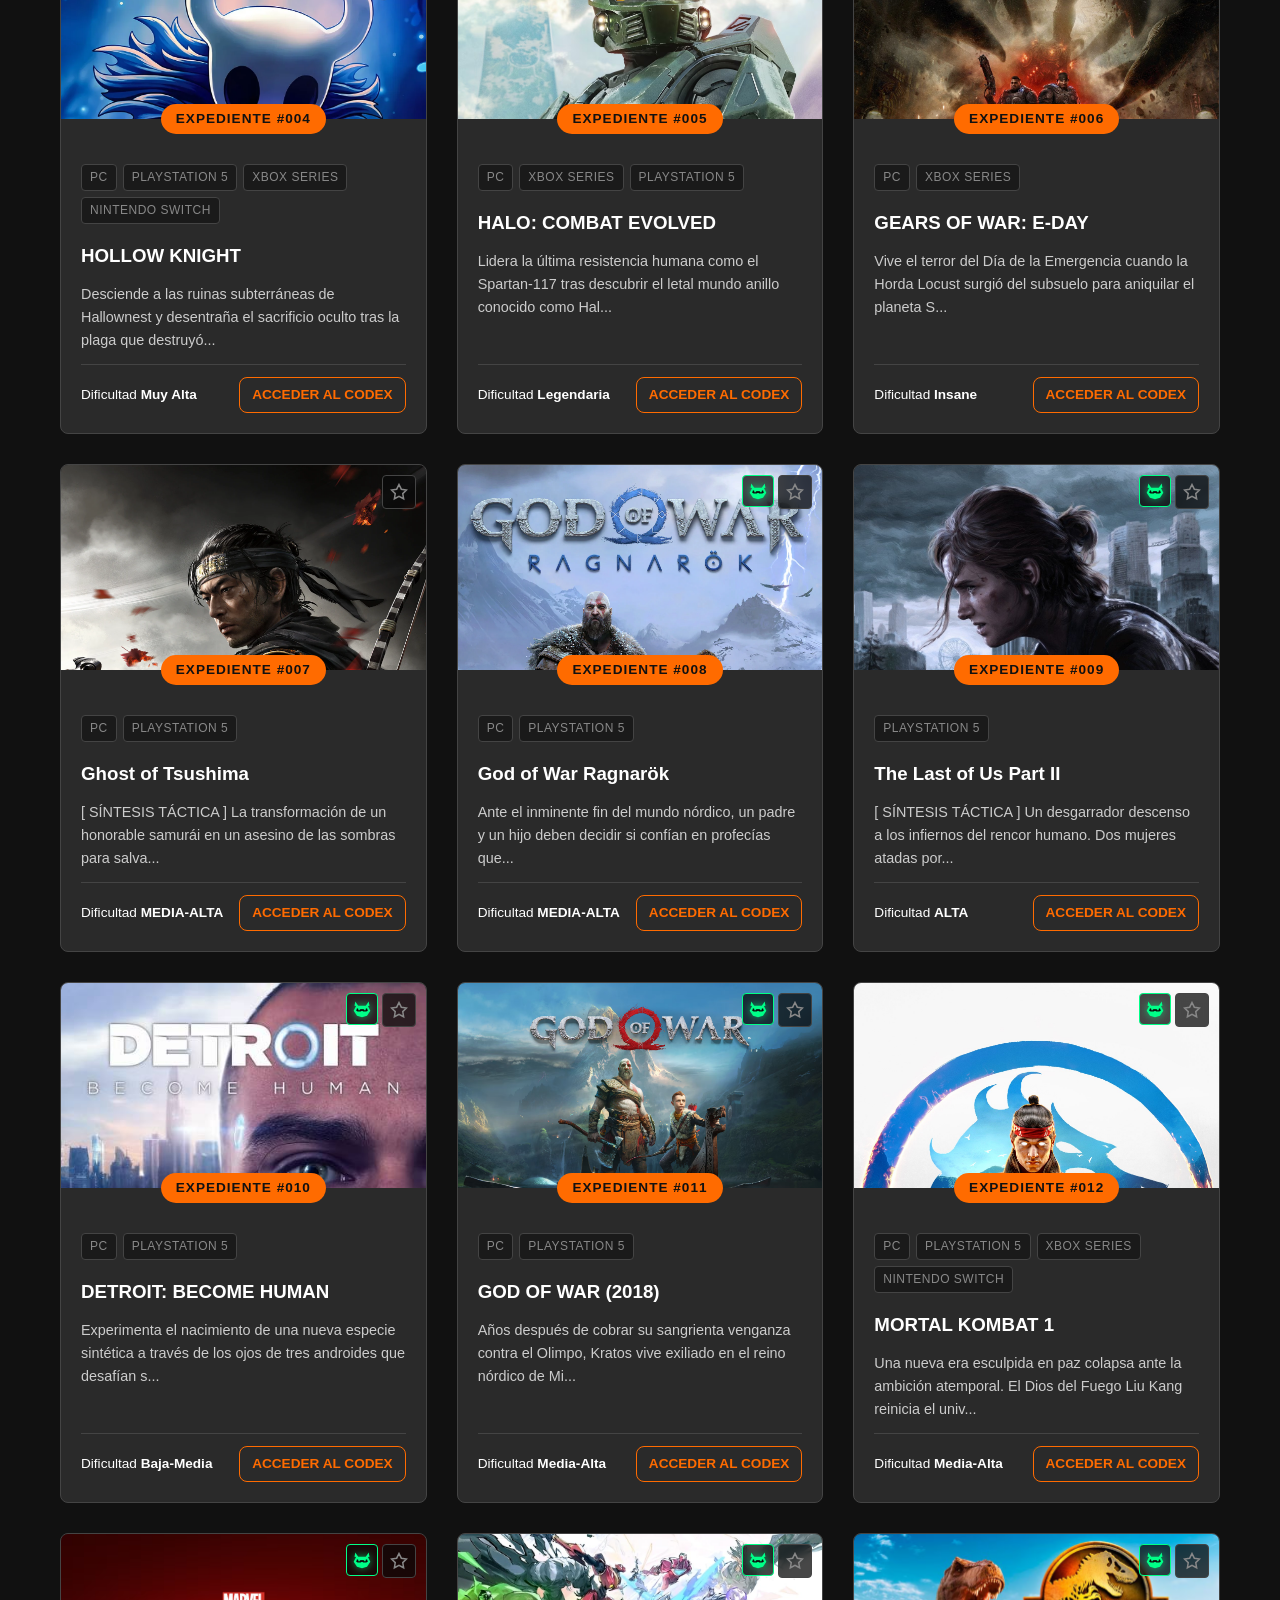
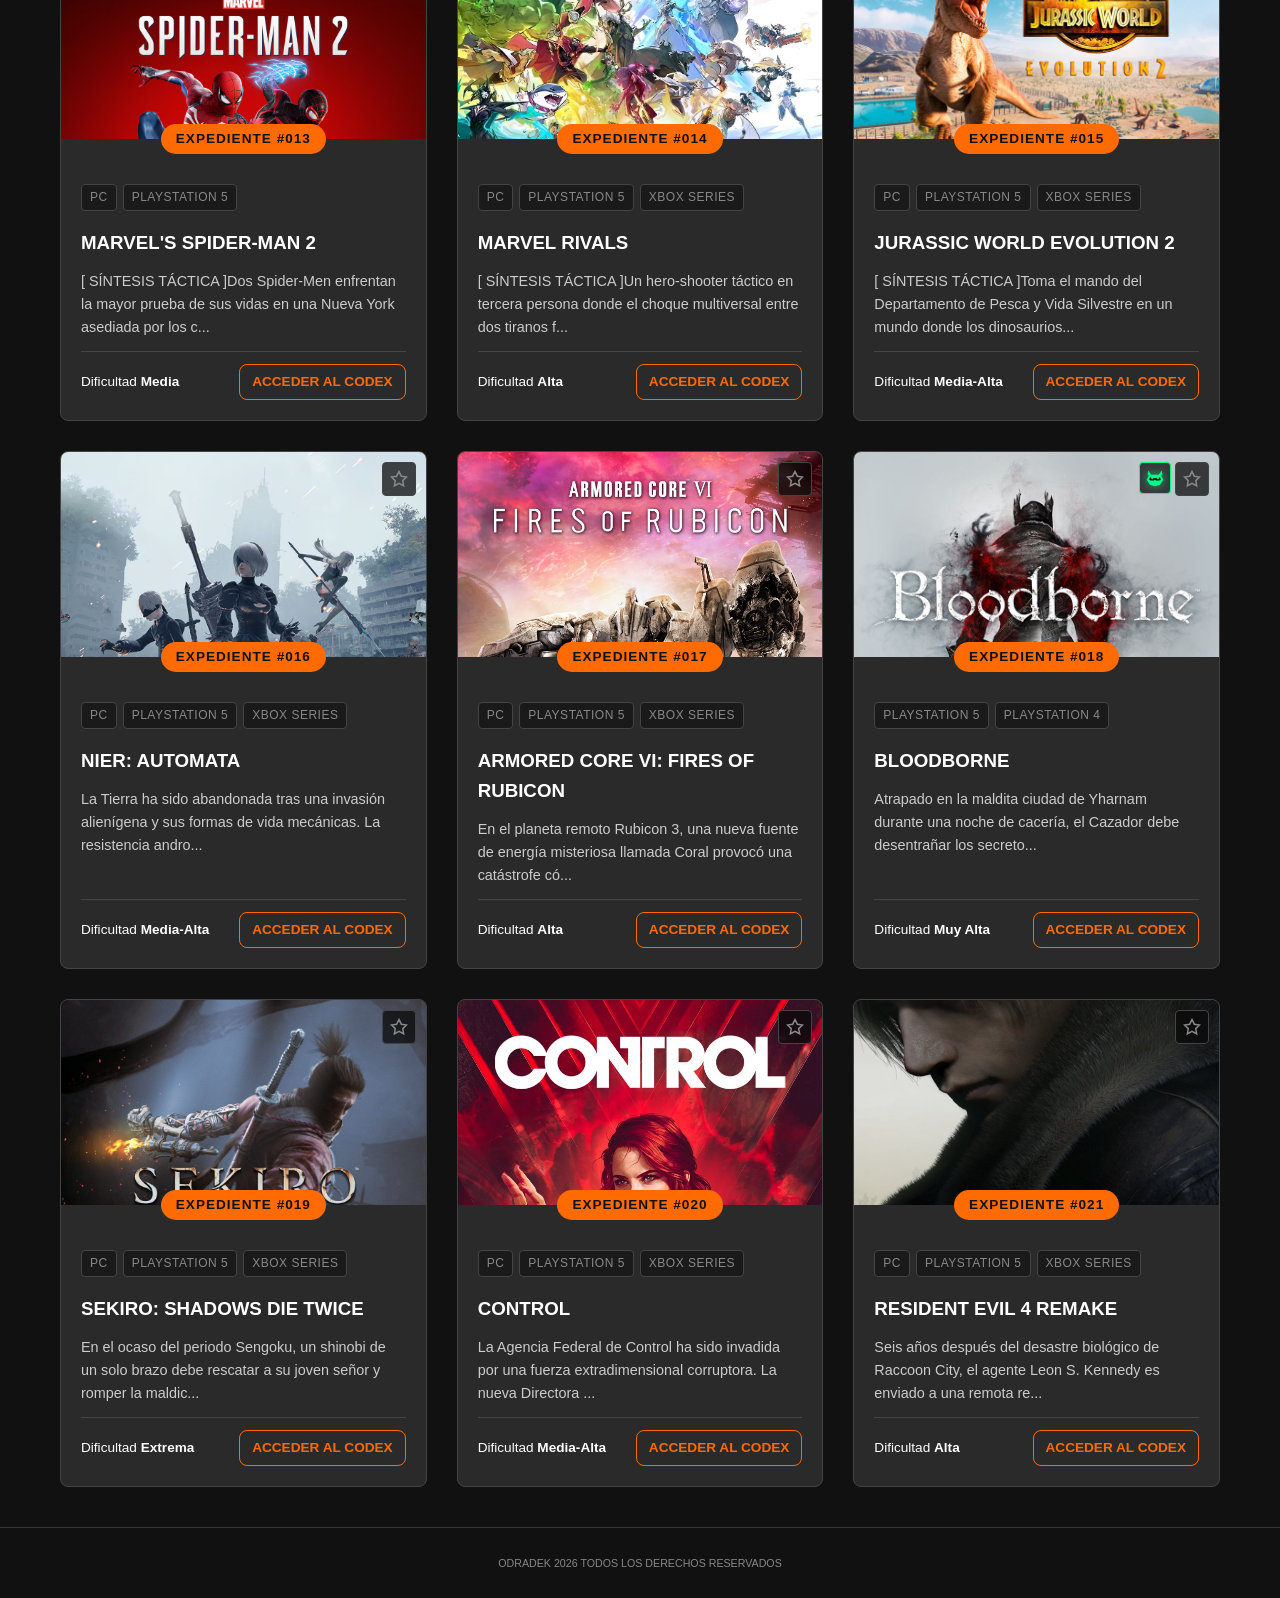
==== commit ec11c096: "feat: hotkeys globales HUD, debounce 300ms, filtro recomendados con sello mapache y expedientes #016" ====
--- a/index.html
+++ b/index.html
@@ -92,6 +92,7 @@
                 <button class="tag tag-ps filter-tag" data-platform="playstation">PLAYSTATION 5</button>
                 <button class="tag tag-xbox filter-tag" data-platform="xbox">XBOX SERIES</button>
                 <button class="tag tag-nintendo filter-tag" data-platform="nintendo">NINTENDO SWITCH</button>
+                <button class="tag filter-tag tag-rec" data-platform="recommended">🦝 RECOMENDADOS</button>
                 <button class="tag filter-tag tag-fav" data-platform="favorites"> ★ FAVORITOS <span id="fav-count" class="fav-counter">[ 0 ]</span>
 </button>
             </div>
--- a/css/style.css
+++ b/css/style.css
@@ -1011,6 +1011,103 @@
         transform: translateX(60px);
     }
 }
+/* --- MICROANIMACIÓN DE ESCANEO ACTIVO (DÍA 2) --- */
+
+/* La barra gana un resplandor pulsante mientras el debounce procesa */
+.search-console.is-scanning {
+    border-color: var(--neon-orange, #ff6b00);
+    box-shadow: 0 0 15px rgba(255, 107, 0, 0.4), inset 0 0 10px rgba(255, 107, 0, 0.2);
+    transition: all 0.2s ease-in-out;
+}
+
+/* El botón de escanear o el ícono parpadean en modo radar */
+.search-console.is-scanning .btn-scan {
+    background-color: var(--neon-orange, #ff6b00);
+    color: #000;
+    box-shadow: 0 0 12px var(--neon-orange, #ff6b00);
+    animation: scanner-pulse 0.6s infinite alternate ease-in-out;
+}
+
+.badge-recommended {
+    position: absolute;
+    top: 10px;
+    right: 48px; /* Justo a la izquierda de la estrella de favoritos */
+    width: 32px;
+    height: 32px;
+    background: rgba(10, 10, 10, 0.75);
+    border: 1px solid #00ff88;
+    border-radius: 4px;
+    display: flex;
+    justify-content: center;
+    align-items: center;
+    cursor: help;
+    backdrop-filter: blur(4px);
+    transition: all 0.2s ease;
+    z-index: 2;
+}
+
+.badge-recommended svg {
+    width: 20px;
+    height: 20px;
+    fill: #00ff88;
+    filter: drop-shadow(0 0 4px rgba(0, 255, 136, 0.6));
+    transition: transform 0.2s ease;
+}
+
+.badge-recommended:hover {
+    background: rgba(0, 255, 136, 0.15);
+    box-shadow: 0 0 10px rgba(0, 255, 136, 0.4);
+    transform: scale(1.05);
+}
+
+.badge-recommended:hover svg {
+    transform: scale(1.1);
+}
+
+/* Tooltip táctico flotante */
+.badge-recommended::after {
+    content: attr(data-tooltip);
+    position: absolute;
+    bottom: -32px;
+    right: 0;
+    white-space: nowrap;
+    background: #0a0a0a;
+    color: #00ff88;
+    font-family: monospace;
+    font-size: 0.75rem;
+    font-weight: bold;
+    letter-spacing: 1px;
+    padding: 4px 8px;
+    border: 1px solid #00ff88;
+    border-radius: 3px;
+    box-shadow: 0 0 8px rgba(0, 255, 136, 0.3);
+    opacity: 0;
+    pointer-events: none;
+    transform: translateY(-5px);
+    transition: opacity 0.2s ease, transform 0.2s ease;
+}
+
+.badge-recommended:hover::after {
+    opacity: 1;
+    transform: translateY(0);
+}
+
+/* Estilo para el botón de filtro en el HUD */
+.filter-tag.tag-rec {
+    border-color: #00ff88;
+    color: #00ff88;
+}
+
+.filter-tag.tag-rec.active,
+.filter-tag.tag-rec:hover {
+    background: rgba(0, 255, 136, 0.2);
+    box-shadow: 0 0 10px rgba(0, 255, 136, 0.4);
+}
+
+@keyframes scanner-pulse {
+    0% { opacity: 0.6; transform: scale(0.98); }
+    100% { opacity: 1; transform: scale(1.02); }
+}
 
 @keyframes hudDrain {
     0% { transform: scaleX(1); }
